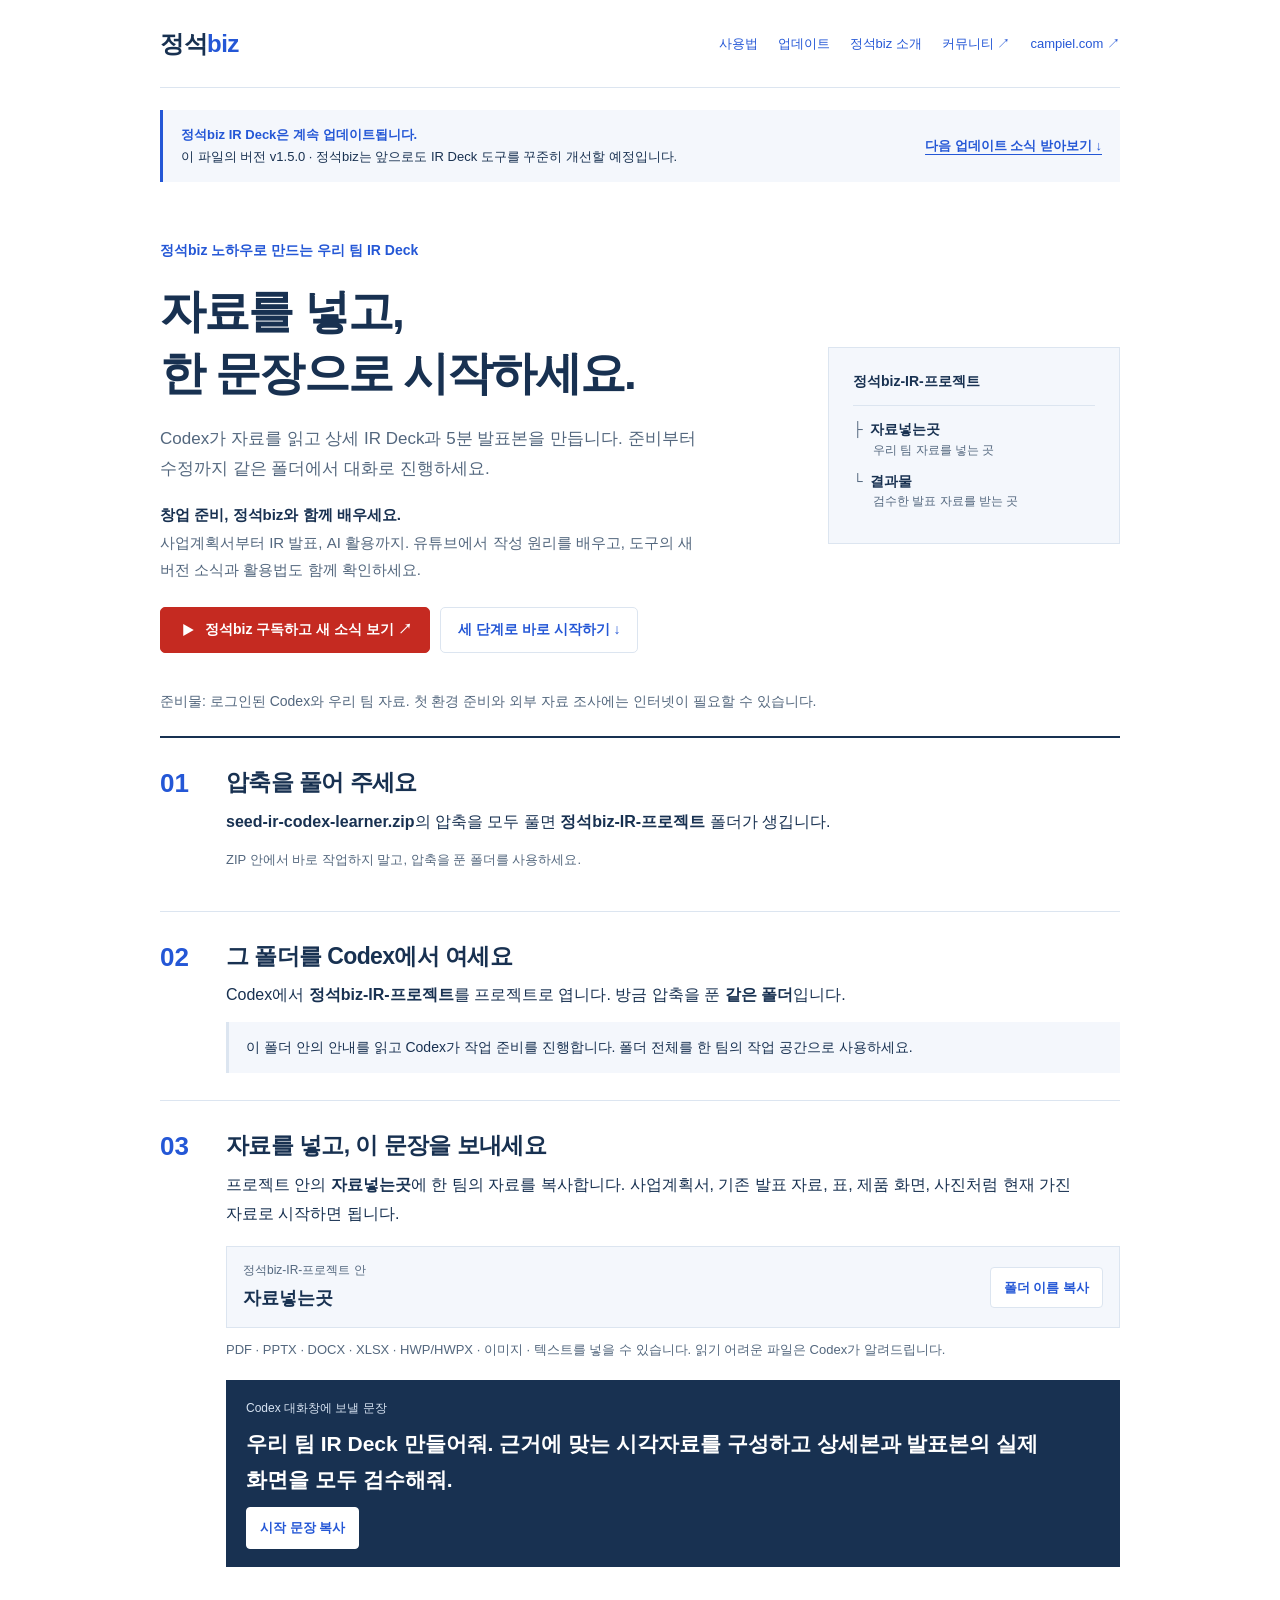
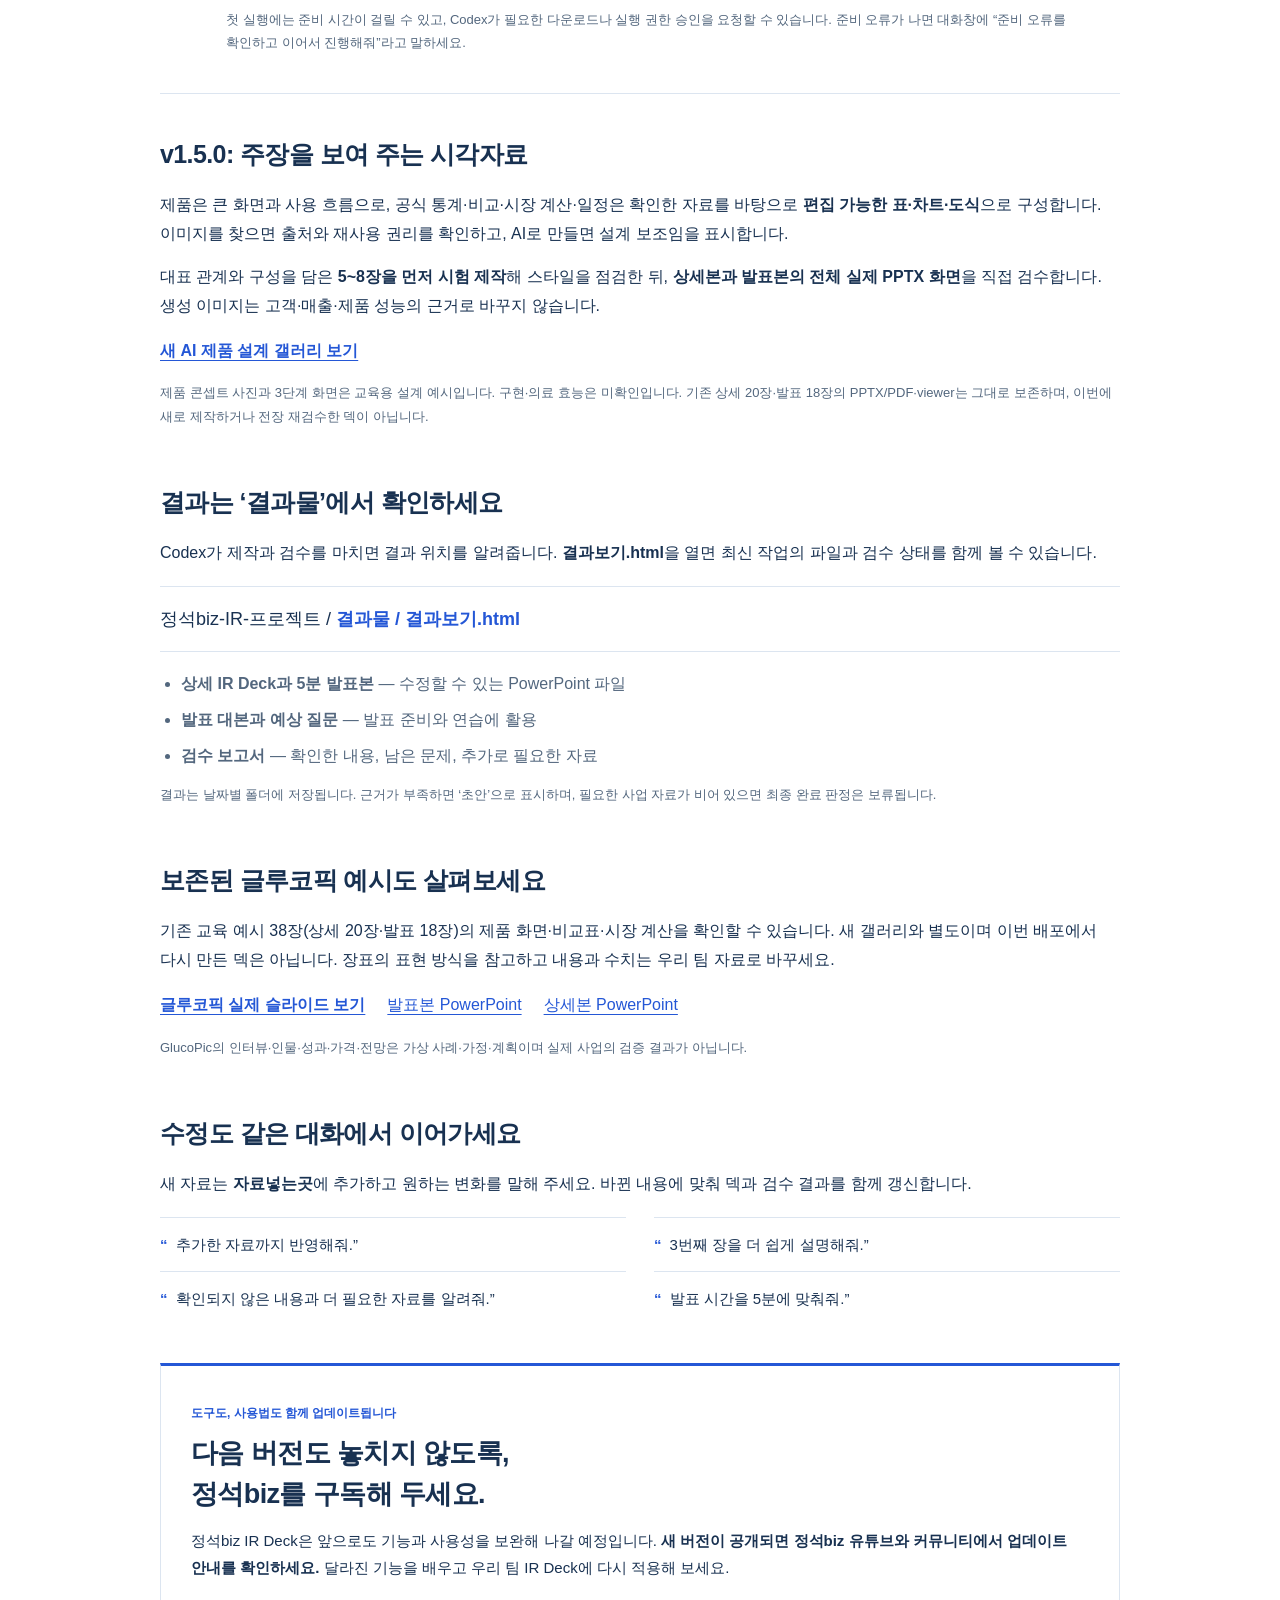
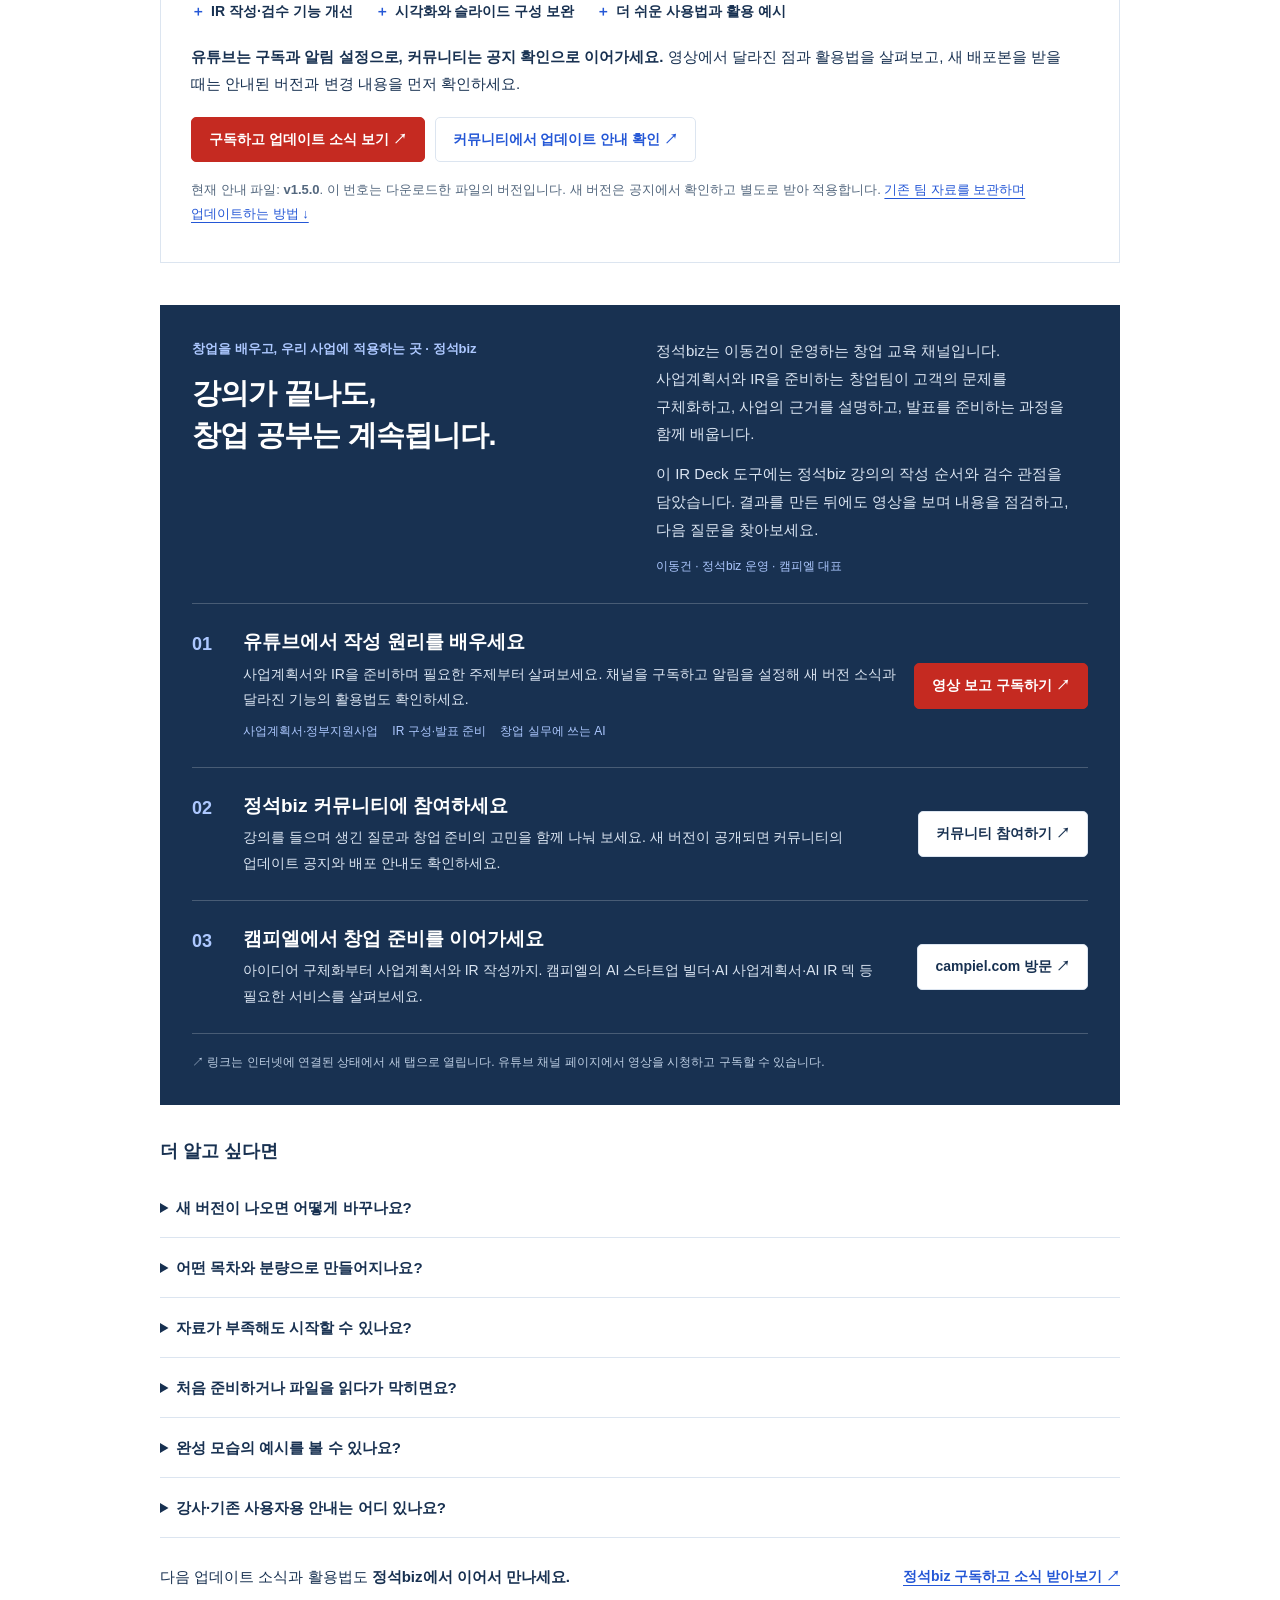
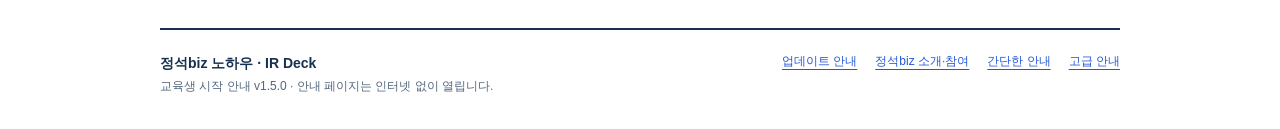
==== codex/사용설명서.html @ 1cb94fc8 "Add Codex v1.5 visual production workflow and reproducible learner package" ====
<!doctype html>
<html lang="ko">
<head>
<meta charset="utf-8"><meta name="viewport" content="width=device-width,initial-scale=1"><meta name="color-scheme" content="light">
<title>정석biz · 함께 배우고 만드는 IR Deck v1.5.0</title>
<meta name="description" content="정석biz와 함께 사업계획서·IR·AI 활용을 배우고, 우리 팀 IR Deck을 만들어 보세요. 세 단계 사용법과 새 버전 소식·유튜브 구독·커뮤니티·캠피엘 안내를 제공합니다.">
<style>
:root{--ink:#183151;--blue:#2457d6;--muted:#53677e;--line:#dce5f0;--soft:#f4f7fc;--white:#fff}*{box-sizing:border-box}html{scroll-behavior:smooth;scroll-padding-top:24px}body{margin:0;background:var(--white);color:var(--ink);font:16px/1.8 "Malgun Gothic","Apple SD Gothic Neo",sans-serif;word-break:keep-all}a{color:var(--blue);text-underline-offset:4px}a:hover{color:var(--ink)}button,textarea{font:inherit}button{cursor:pointer}button:focus-visible,a:focus-visible,summary:focus-visible,textarea:focus-visible{outline:3px solid var(--blue);outline-offset:4px}.skip{position:absolute;top:-70px;left:16px;padding:8px;background:#fff;z-index:2}.skip:focus{top:8px}.wrap{width:min(960px,calc(100% - 64px));margin:auto}.top{display:flex;align-items:center;justify-content:space-between;gap:20px;border-bottom:1px solid var(--line);padding:22px 0;font-size:13px}.brand{font-size:17px;font-weight:800;letter-spacing:-.5px}.version{color:var(--muted);white-space:nowrap}.hero{padding:56px 0 36px;display:grid;grid-template-columns:minmax(0,1fr) 292px;gap:40px;align-items:center}.eyebrow{color:var(--blue);font-size:13px;font-weight:700;margin:0 0 16px}.hero h1{font-size:clamp(32px,4.7vw,46px);line-height:1.35;letter-spacing:-1.8px;margin:0 0 20px}.lead{font-size:17px;color:var(--muted);max-width:540px;margin:0}.folder{border:1px solid var(--line);background:var(--soft);padding:22px 24px;font-size:14px;line-height:1.6}.folder-title{font-weight:700;border-bottom:1px solid var(--line);padding-bottom:13px;margin-bottom:12px;overflow-wrap:anywhere}.folder p{margin:10px 0}.folder small{display:block;color:var(--muted);font-size:12px;padding-left:20px}.branch{color:var(--muted);padding-right:7px}.prepare-note{margin:0 0 22px;color:var(--muted);font-size:14px}.steps{list-style:none;padding:0;margin:0;border-top:2px solid var(--ink)}.step{display:grid;grid-template-columns:46px minmax(0,1fr);gap:20px;padding:27px 0;border-bottom:1px solid var(--line)}.step-num{font-size:26px;color:var(--blue);font-weight:700;line-height:1.4}.step h2{font-size:23px;line-height:1.5;letter-spacing:-.6px;margin:0 0 8px}.step p{margin:7px 0 12px}.filename{overflow-wrap:anywhere;word-break:break-word}.soft{background:var(--soft);padding:13px 17px;font-size:14px;border-left:3px solid var(--line)}.soft p{margin:0}.path-row{display:flex;align-items:center;justify-content:space-between;gap:14px;margin:18px 0 10px;padding:13px 16px;background:var(--soft);border:1px solid var(--line)}.path-row>div{min-width:0}.path-caption{font-size:12px;color:var(--muted);display:block;overflow-wrap:anywhere}.path-name{font-size:18px;font-weight:700;user-select:all}.copy{flex-shrink:0;padding:8px 13px;background:var(--white);color:var(--blue);border:1px solid var(--line);border-radius:4px;font-size:13px;font-weight:700}.copy:hover{border-color:var(--blue)}.small{font-size:13px;color:var(--muted)}.prompt{background:var(--ink);color:#fff;padding:18px 20px;margin:18px 0 12px}.prompt label{display:block;color:#d7e3f2;font-size:12px;margin-bottom:7px}.prompt textarea{display:block;width:100%;min-height:42px;resize:none;background:transparent;color:#fff;border:0;padding:0;margin:0 0 10px;font-size:21px;font-weight:700;line-height:1.7;overflow:hidden}.prompt .copy{background:#fff;border-color:#fff}.copy-message{font-size:12px;color:var(--blue);min-height:22px;margin:0!important}.section{padding:38px 0 0}.section h2{font-size:25px;margin:0 0 14px;letter-spacing:-.6px}.section p{margin:8px 0 14px}.result-path{font-size:18px;padding:16px 0;border-top:1px solid var(--line);border-bottom:1px solid var(--line);margin:18px 0}.result-path b{color:var(--blue)}.result-list{padding-left:21px;color:var(--muted);margin:12px 0}.result-list li{margin:7px 0}.requests{margin:18px 0 0;padding:0;list-style:none;display:grid;grid-template-columns:1fr 1fr;gap:0 28px}.requests li{padding:13px 0;border-top:1px solid var(--line);font-size:15px}.requests span{color:var(--blue);font-weight:700;margin-right:8px}.more{padding:30px 0 0}.more>h2{font-size:18px;margin:0 0 10px}.more details{border-bottom:1px solid var(--line)}summary{font-size:15px;font-weight:700;cursor:pointer;padding:16px 0;list-style-position:inside}details .detail{padding:0 0 18px;color:var(--muted);font-size:14px}details p{margin:8px 0 14px}.topic-list{list-style:none;margin:14px 0;padding:0;display:grid;grid-template-columns:1fr 1fr;gap:0 24px}.topic-list li{display:flex;gap:10px;padding:8px 0;border-bottom:1px solid var(--line);font-size:13px}.topic-list .idx{color:var(--blue);width:20px;flex-shrink:0}.topic-list b{font-weight:500;color:var(--ink);flex:1}.topic-list em{font-style:normal;white-space:nowrap;font-size:12px;color:var(--muted)}.samples{display:flex;flex-wrap:wrap;gap:10px 22px;margin:16px 0}.footer{border-top:2px solid var(--ink);margin-top:38px;padding:21px 0 32px;display:flex;flex-wrap:wrap;justify-content:space-between;gap:12px;color:var(--muted);font-size:12px}.footer nav{display:flex;gap:18px}
@media(max-width:720px){.wrap{width:calc(100% - 36px)}.top{padding:17px 0;font-size:11px;gap:10px}.brand{font-size:15px}.hero{grid-template-columns:1fr;gap:24px;padding:34px 0 25px}.hero h1{font-size:34px;letter-spacing:-1.5px}.folder{padding:16px 20px;max-width:100%}.folder-title{padding-bottom:8px;margin-bottom:8px}.folder p{margin:7px 0}.step{grid-template-columns:31px minmax(0,1fr);gap:12px;padding:23px 0}.step h2{font-size:21px}.step-num{font-size:22px}.path-row{padding:12px;gap:9px;align-items:start}.path-name{font-size:17px}.copy{font-size:12px;padding:7px 10px}.prompt{padding:16px}.prompt textarea{font-size:18px;min-height:62px}.requests,.topic-list{grid-template-columns:1fr}.section{padding-top:30px}.section h2{font-size:23px}.result-path{font-size:16px}.footer{display:block}.footer nav{margin-top:8px}.version{font-size:11px}}@media(prefers-reduced-motion:reduce){html{scroll-behavior:auto}}
.top .brand{font-size:24px;white-space:nowrap;text-decoration:none;color:var(--ink)}.brand em{font-style:normal;color:var(--blue)}.top-nav{display:flex;flex-wrap:wrap;justify-content:flex-end;gap:8px 20px;font-size:13px}.top-nav a{text-decoration:none}.hero .eyebrow{font-size:14px}.brand-intro{max-width:560px;font-size:15px;line-height:1.85;margin:16px 0 0;color:var(--muted)}.brand-intro strong{color:var(--ink)}.hero-actions{display:flex;flex-wrap:wrap;gap:10px;margin-top:23px}.action{display:inline-flex;align-items:center;justify-content:center;gap:9px;padding:11px 17px;border:1px solid var(--line);border-radius:5px;font-size:14px;font-weight:700;line-height:1.55;text-decoration:none;background:#fff}.action.youtube{background:#c52a21;border-color:#c52a21;color:#fff}.action.youtube:hover{background:#a61c15}.play{width:18px;height:18px;flex-shrink:0}.hero-actions .action:not(.youtube):hover{background:var(--soft)}.learn{margin-top:42px;padding:32px;background:var(--ink);color:#fff}.learn-intro{display:grid;grid-template-columns:1fr 1fr;gap:32px;padding-bottom:26px;border-bottom:1px solid #ffffff35}.learn .eyebrow{color:#adc8ff;margin-bottom:12px}.learn h2{font-size:29px;line-height:1.45;letter-spacing:-.8px;margin:0}.learn-copy p{font-size:15px;line-height:1.85;color:#dbe5f2;margin:0 0 12px}.learn-copy .byline{font-size:12px;color:#adc8ff;margin:0}.learning-paths{list-style:none;margin:0;padding:0}.learning-paths li{display:grid;grid-template-columns:34px minmax(0,1fr) auto;gap:17px;align-items:center;padding:24px 0;border-bottom:1px solid #ffffff35}.learning-paths .path-number{color:#adc8ff;font-size:18px;font-weight:700;align-self:start}.learning-paths h3{font-size:19px;margin:0 0 5px;line-height:1.5}.learning-paths p{font-size:14px;color:#dbe5f2;margin:0;line-height:1.8}.learning-paths .action{white-space:nowrap;color:var(--ink)}.learning-paths .youtube{color:#fff}.learn-note{font-size:12px;color:#bdcee3;margin:18px 0 0}.learning-topics{display:flex;flex-wrap:wrap;gap:5px 14px;font-size:12px;color:#adc8ff;margin-top:9px}.closing{padding:25px 0 0;display:flex;justify-content:space-between;align-items:center;gap:20px}.closing p{margin:0;font-size:15px}.closing a{font-size:14px;font-weight:700;white-space:nowrap}.footer nav{flex-wrap:wrap}.footer .brand-signoff{font-size:14px;color:var(--ink);font-weight:700}.footer small{font-size:12px}
@media(max-width:720px){.top{align-items:flex-start}.top .brand{font-size:23px}.top-nav{gap:5px 12px;font-size:12px;max-width:210px}.hero .eyebrow{font-size:12px}.hero-actions{gap:8px}.action{padding:11px 13px}.learn{padding:24px 20px;margin-top:32px}.learn-intro{grid-template-columns:1fr;gap:18px}.learn h2{font-size:26px}.learning-paths li{grid-template-columns:26px minmax(0,1fr);gap:9px 12px}.learning-paths .action{grid-column:2;justify-self:start;margin-top:5px;white-space:normal}.learning-paths h3{font-size:18px}.closing{align-items:flex-start;flex-direction:column;gap:10px}.footer{margin-top:28px}}
.update-strip{display:flex;align-items:center;justify-content:space-between;gap:16px;margin-top:22px;padding:14px 18px;background:var(--soft);border-left:3px solid var(--blue);font-size:13px;line-height:1.7}.update-strip p{margin:0}.update-strip b{color:var(--blue)}.update-strip a{font-weight:700;white-space:nowrap}.updates{margin-top:38px;padding:28px 30px;border:1px solid var(--line);border-top:3px solid var(--blue)}.updates h2{font-size:27px;line-height:1.5;margin:0 0 13px;letter-spacing:-.6px}.updates p{margin:9px 0;font-size:15px}.updates .eyebrow{font-size:12px}.updates .hero-actions{margin-top:20px}.updates .update-note{font-size:13px;color:var(--muted);margin-top:16px}.update-benefits{display:flex;flex-wrap:wrap;gap:8px 22px;padding:0;margin:18px 0;list-style:none;font-size:14px;font-weight:700}.update-benefits li::before{content:'＋';color:var(--blue);margin-right:6px}.upgrade-steps{padding-left:22px}.upgrade-steps li{margin:12px 0}.upgrade-steps b{color:var(--ink)}.update-version{font-variant-numeric:tabular-nums}.update-footnote{font-size:12px;color:var(--muted)}@media(max-width:720px){.update-strip{align-items:flex-start;flex-direction:column;gap:7px;padding:13px 15px;font-size:12px}.updates{padding:23px 20px}.updates h2{font-size:24px}.update-benefits{display:block}.update-benefits li{margin:8px 0}.updates .hero-actions{flex-direction:column;align-items:flex-start}.update-strip a{white-space:normal}}
</style>
</head>
<body>
<a class="skip" href="#start">시작 안내로 건너뛰기</a><div class="wrap">
<header class="top"><a class="brand" href="#about" aria-label="정석biz 소개">정석<em>biz</em></a><nav class="top-nav" aria-label="정석biz와 함께하기"><a href="#start">사용법</a><a href="#updates">업데이트</a><a href="#about">정석biz 소개</a><a href="https://bit.ly/startup_bizplan" target="_blank" rel="noopener noreferrer">커뮤니티 ↗</a><a href="https://campiel.com" target="_blank" rel="noopener noreferrer">campiel.com ↗</a></nav></header>
<main>
<aside class="update-strip" aria-label="새 버전 소식"><p><b>정석biz IR Deck은 계속 업데이트됩니다.</b><br><span class="update-version">이 파일의 버전 v1.5.0</span> · 정석biz는 앞으로도 IR Deck 도구를 꾸준히 개선할 예정입니다.</p><a href="#updates">다음 업데이트 소식 받아보기 ↓</a></aside>
<section class="hero" aria-labelledby="title"><div><p class="eyebrow">정석biz 노하우로 만드는 우리 팀 IR Deck</p><h1 id="title">자료를 넣고,<br>한 문장으로 시작하세요.</h1><p class="lead">Codex가 자료를 읽고 상세 IR Deck과 5분 발표본을 만듭니다. 준비부터 수정까지 같은 폴더에서 대화로 진행하세요.</p><p class="brand-intro"><strong>창업 준비, 정석biz와 함께 배우세요.</strong><br>사업계획서부터 IR 발표, AI 활용까지. 유튜브에서 작성 원리를 배우고, 도구의 새 버전 소식과 활용법도 함께 확인하세요.</p><div class="hero-actions"><a class="action youtube" href="https://www.youtube.com/@%EC%A0%95%EC%84%9DBiz" target="_blank" rel="noopener noreferrer"><svg class="play" viewBox="0 0 24 24" aria-hidden="true"><path fill="currentColor" d="M7 4v16l14-8z"/></svg>정석biz 구독하고 새 소식 보기 ↗</a><a class="action" href="#start">세 단계로 바로 시작하기 ↓</a></div></div><div class="folder" aria-label="프로젝트 폴더와 주요 위치"><div class="folder-title">정석biz-IR-프로젝트</div><p><span class="branch">├</span><b>자료넣는곳</b><small>우리 팀 자료를 넣는 곳</small></p><p><span class="branch">└</span><b>결과물</b><small>검수한 발표 자료를 받는 곳</small></p></div></section>
<p class="prepare-note">준비물: 로그인된 Codex와 우리 팀 자료. 첫 환경 준비와 외부 자료 조사에는 인터넷이 필요할 수 있습니다.</p>
<ol class="steps" id="start">
<li class="step"><span class="step-num" aria-hidden="true">01</span><div><h2>압축을 풀어 주세요</h2><p><b class="filename">seed-ir-codex-learner.zip</b>의 압축을 모두 풀면 <b class="filename">정석biz-IR-프로젝트</b> 폴더가 생깁니다.</p><p class="small">ZIP 안에서 바로 작업하지 말고, 압축을 푼 폴더를 사용하세요.</p></div></li>
<li class="step"><span class="step-num" aria-hidden="true">02</span><div><h2>그 폴더를 Codex에서 여세요</h2><p>Codex에서 <b class="filename">정석biz-IR-프로젝트</b>를 프로젝트로 엽니다. 방금 압축을 푼 <b>같은 폴더</b>입니다.</p><div class="soft"><p>이 폴더 안의 안내를 읽고 Codex가 작업 준비를 진행합니다. 폴더 전체를 한 팀의 작업 공간으로 사용하세요.</p></div></div></li>
<li class="step"><span class="step-num" aria-hidden="true">03</span><div><h2>자료를 넣고, 이 문장을 보내세요</h2><p>프로젝트 안의 <b>자료넣는곳</b>에 한 팀의 자료를 복사합니다. 사업계획서, 기존 발표 자료, 표, 제품 화면, 사진처럼 현재 가진 자료로 시작하면 됩니다.</p>
<div class="path-row"><div><span class="path-caption">정석biz-IR-프로젝트 안</span><span class="path-name" id="materials-path">자료넣는곳</span></div><button class="copy" type="button" data-copy="materials-path" data-label="자료 폴더 이름">폴더 이름 복사</button></div>
<p class="small">PDF · PPTX · DOCX · XLSX · HWP/HWPX · 이미지 · 텍스트를 넣을 수 있습니다. 읽기 어려운 파일은 Codex가 알려드립니다.</p>
<div class="prompt"><label for="start-prompt">Codex 대화창에 보낼 문장</label><textarea id="start-prompt" readonly rows="1" spellcheck="false">우리 팀 IR Deck 만들어줘. 근거에 맞는 시각자료를 구성하고 상세본과 발표본의 실제 화면을 모두 검수해줘.</textarea><button class="copy" type="button" data-copy="start-prompt" data-label="시작 문장">시작 문장 복사</button></div>
<p class="copy-message" id="copy-message" role="status" aria-live="polite"></p><p class="small">첫 실행에는 준비 시간이 걸릴 수 있고, Codex가 필요한 다운로드나 실행 권한 승인을 요청할 수 있습니다. 준비 오류가 나면 대화창에 “준비 오류를 확인하고 이어서 진행해줘”라고 말하세요.</p></div></li>
</ol>
<section class="section" id="whats-new" aria-labelledby="new-title"><h2 id="new-title">v1.5.0: 주장을 보여 주는 시각자료</h2><p>제품은 큰 화면과 사용 흐름으로, 공식 통계·비교·시장 계산·일정은 확인한 자료를 바탕으로 <b>편집 가능한 표·차트·도식</b>으로 구성합니다. 이미지를 찾으면 출처와 재사용 권리를 확인하고, AI로 만들면 설계 보조임을 표시합니다.</p><p>대표 관계와 구성을 담은 <b>5~8장을 먼저 시험 제작</b>해 스타일을 점검한 뒤, <b>상세본과 발표본의 전체 실제 PPTX 화면</b>을 직접 검수합니다. 생성 이미지는 고객·매출·제품 성능의 근거로 바꾸지 않습니다.</p><div class="samples"><a href="examples/visual-design-guide.html"><b>새 AI 제품 설계 갤러리 보기</b></a></div><p class="small">제품 콘셉트 사진과 3단계 화면은 교육용 설계 예시입니다. 구현·의료 효능은 미확인입니다. 기존 상세 20장·발표 18장의 PPTX/PDF·viewer는 그대로 보존하며, 이번에 새로 제작하거나 전장 재검수한 덱이 아닙니다.</p></section>
<section class="section" aria-labelledby="results"><h2 id="results">결과는 ‘결과물’에서 확인하세요</h2><p>Codex가 제작과 검수를 마치면 결과 위치를 알려줍니다. <b>결과보기.html</b>을 열면 최신 작업의 파일과 검수 상태를 함께 볼 수 있습니다.</p><div class="result-path">정석biz-IR-프로젝트 / <b>결과물 / 결과보기.html</b></div><ul class="result-list"><li><b>상세 IR Deck과 5분 발표본</b> — 수정할 수 있는 PowerPoint 파일</li><li><b>발표 대본과 예상 질문</b> — 발표 준비와 연습에 활용</li><li><b>검수 보고서</b> — 확인한 내용, 남은 문제, 추가로 필요한 자료</li></ul><p class="small">결과는 날짜별 폴더에 저장됩니다. 근거가 부족하면 ‘초안’으로 표시하며, 필요한 사업 자료가 비어 있으면 최종 완료 판정은 보류됩니다.</p></section>
<section class="section" aria-labelledby="sample"><h2 id="sample">보존된 글루코픽 예시도 살펴보세요</h2><p>기존 교육 예시 38장(상세 20장·발표 18장)의 제품 화면·비교표·시장 계산을 확인할 수 있습니다. 새 갤러리와 별도이며 이번 배포에서 다시 만든 덱은 아닙니다. 장표의 표현 방식을 참고하고 내용과 수치는 우리 팀 자료로 바꾸세요.</p><div class="samples"><a href="examples/demo-viewer.html"><b>글루코픽 실제 슬라이드 보기</b></a><a href="examples/demo-deck.pptx">발표본 PowerPoint</a><a href="examples/demo-master-deck.pptx">상세본 PowerPoint</a></div><p class="small">GlucoPic의 인터뷰·인물·성과·가격·전망은 가상 사례·가정·계획이며 실제 사업의 검증 결과가 아닙니다.</p></section>
<section class="section" aria-labelledby="iterate"><h2 id="iterate">수정도 같은 대화에서 이어가세요</h2><p>새 자료는 <b>자료넣는곳</b>에 추가하고 원하는 변화를 말해 주세요. 바뀐 내용에 맞춰 덱과 검수 결과를 함께 갱신합니다.</p><ul class="requests"><li><span>“</span>추가한 자료까지 반영해줘.”</li><li><span>“</span>3번째 장을 더 쉽게 설명해줘.”</li><li><span>“</span>확인되지 않은 내용과 더 필요한 자료를 알려줘.”</li><li><span>“</span>발표 시간을 5분에 맞춰줘.”</li></ul></section>
<section class="updates" id="updates" aria-labelledby="updates-title">
<p class="eyebrow">도구도, 사용법도 함께 업데이트됩니다</p><h2 id="updates-title">다음 버전도 놓치지 않도록,<br>정석biz를 구독해 두세요.</h2>
<p>정석biz IR Deck은 앞으로도 기능과 사용성을 보완해 나갈 예정입니다. <b>새 버전이 공개되면 정석biz 유튜브와 커뮤니티에서 업데이트 안내를 확인하세요.</b> 달라진 기능을 배우고 우리 팀 IR Deck에 다시 적용해 보세요.</p>
<ul class="update-benefits" aria-label="앞으로 보완해 나갈 내용"><li>IR 작성·검수 기능 개선</li><li>시각화와 슬라이드 구성 보완</li><li>더 쉬운 사용법과 활용 예시</li></ul>
<p><b>유튜브는 구독과 알림 설정으로, 커뮤니티는 공지 확인으로 이어가세요.</b> 영상에서 달라진 점과 활용법을 살펴보고, 새 배포본을 받을 때는 안내된 버전과 변경 내용을 먼저 확인하세요.</p>
<div class="hero-actions"><a class="action youtube" href="https://www.youtube.com/@%EC%A0%95%EC%84%9DBiz" target="_blank" rel="noopener noreferrer">구독하고 업데이트 소식 보기 ↗</a><a class="action" href="https://bit.ly/startup_bizplan" target="_blank" rel="noopener noreferrer">커뮤니티에서 업데이트 안내 확인 ↗</a></div>
<p class="update-note">현재 안내 파일: <b>v1.5.0</b>. 이 번호는 다운로드한 파일의 버전입니다. 새 버전은 공지에서 확인하고 별도로 받아 적용합니다. <a href="#upgrade-help">기존 팀 자료를 보관하며 업데이트하는 방법 ↓</a></p>
</section>
<section class="learn" id="about" aria-labelledby="about-title">
<div class="learn-intro"><div><p class="eyebrow">창업을 배우고, 우리 사업에 적용하는 곳 · 정석biz</p><h2 id="about-title">강의가 끝나도,<br>창업 공부는 계속됩니다.</h2></div><div class="learn-copy"><p>정석biz는 이동건이 운영하는 창업 교육 채널입니다. 사업계획서와 IR을 준비하는 창업팀이 고객의 문제를 구체화하고, 사업의 근거를 설명하고, 발표를 준비하는 과정을 함께 배웁니다.</p><p>이 IR Deck 도구에는 정석biz 강의의 작성 순서와 검수 관점을 담았습니다. 결과를 만든 뒤에도 영상을 보며 내용을 점검하고, 다음 질문을 찾아보세요.</p><p class="byline">이동건 · 정석biz 운영 · 캠피엘 대표</p></div></div>
<ol class="learning-paths">
<li><span class="path-number" aria-hidden="true">01</span><div><h3>유튜브에서 작성 원리를 배우세요</h3><p>사업계획서와 IR을 준비하며 필요한 주제부터 살펴보세요. 채널을 구독하고 알림을 설정해 새 버전 소식과 달라진 기능의 활용법도 확인하세요.</p><div class="learning-topics"><span>사업계획서·정부지원사업</span><span>IR 구성·발표 준비</span><span>창업 실무에 쓰는 AI</span></div></div><a class="action youtube" href="https://www.youtube.com/@%EC%A0%95%EC%84%9DBiz" target="_blank" rel="noopener noreferrer">영상 보고 구독하기 ↗</a></li>
<li><span class="path-number" aria-hidden="true">02</span><div><h3>정석biz 커뮤니티에 참여하세요</h3><p>강의를 들으며 생긴 질문과 창업 준비의 고민을 함께 나눠 보세요. 새 버전이 공개되면 커뮤니티의 업데이트 공지와 배포 안내도 확인하세요.</p></div><a class="action" href="https://bit.ly/startup_bizplan" target="_blank" rel="noopener noreferrer">커뮤니티 참여하기 ↗</a></li>
<li><span class="path-number" aria-hidden="true">03</span><div><h3>캠피엘에서 창업 준비를 이어가세요</h3><p>아이디어 구체화부터 사업계획서와 IR 작성까지. 캠피엘의 AI 스타트업 빌더·AI 사업계획서·AI IR 덱 등 필요한 서비스를 살펴보세요.</p></div><a class="action" href="https://campiel.com" target="_blank" rel="noopener noreferrer">campiel.com 방문 ↗</a></li>
</ol><p class="learn-note">↗ 링크는 인터넷에 연결된 상태에서 새 탭으로 열립니다. 유튜브 채널 페이지에서 영상을 시청하고 구독할 수 있습니다.</p>
</section>
<section class="more" aria-label="필요할 때 확인할 안내"><h2>더 알고 싶다면</h2>
<details id="upgrade-help"><summary>새 버전이 나오면 어떻게 바꾸나요?</summary><div class="detail"><p><b>기존 프로젝트는 보관하고 새 배포본을 별도 폴더에서 시작하세요.</b> 다운로드한 ZIP을 기존 작업 폴더에 바로 덮어쓰지 마세요.</p><ol class="upgrade-steps"><li><b>공지 확인:</b> 정석biz 유튜브·커뮤니티에서 새 버전과 변경 내용, 배포 안내를 확인합니다. 같은 버전이면 다시 받을 필요가 없습니다.</li><li><b>기존 작업 보관:</b> 현재 프로젝트 폴더 전체를 복사해 보관합니다. 우리 팀 원본 자료, 수정한 원고, 결과물을 함께 남겨 두세요.</li><li><b>새 폴더에서 시작:</b> 새 ZIP은 기존 폴더와 다른 위치에 모두 풀고, 새 프로젝트의 <b>자료넣는곳</b>에 우리 팀 원본 자료를 복사합니다. 새 폴더를 Codex에서 여세요.</li><li><b>이전 수정 내용 확인:</b> 이전 원고와 수정 사항까지 이어가려면 Codex에 이전 프로젝트 위치를 알려주고 “이전 자료와 수정 내용을 확인하고, 새 버전에서 이어갈 방법을 먼저 정리해줘”라고 요청하세요. 공지에 별도 이관 방법이 있다면 그 안내를 따르세요.</li></ol><p>기존 원고와 수정 이력은 자동으로 옮겨지지 않습니다. 이 HTML은 내려받은 버전의 안내서이며 자동 업데이트 기능이 없으므로, 구독 후 알림 설정과 커뮤니티 공지 확인을 함께 활용하세요.</p></div></details>
<details><summary>어떤 목차와 분량으로 만들어지나요?</summary><div class="detail"><p>정석biz 노하우를 바탕으로 아래 <b>14개 목차를 순서대로</b> 구성합니다. 상세본과 발표본 모두 <b>최소 18장</b>이며, 2장으로 표시한 목차는 각각 독립된 장표를 최소 2장씩 만듭니다.</p><ol class="topic-list">
<li><span class="idx">01</span><b>표지</b><em>1장 이상</em></li><li><span class="idx">02</span><b>문제 배경 및 최근 트렌드</b><em>1장 이상</em></li><li><span class="idx">03</span><b>문제 정의</b><em>2장 이상</em></li><li><span class="idx">04</span><b>기존 대체재의 문제점</b><em>2장 이상</em></li><li><span class="idx">05</span><b>해결방안</b><em>1장 이상</em></li><li><span class="idx">06</span><b>제품 및 서비스 소개</b><em>2장 이상</em></li><li><span class="idx">07</span><b>초기 고객 반응</b><em>1장 이상</em></li><li><span class="idx">08</span><b>수익 모델</b><em>1장 이상</em></li><li><span class="idx">09</span><b>시장 규모</b><em>1장 이상</em></li><li><span class="idx">10</span><b>초기 시장 진입 전략</b><em>2장 이상</em></li><li><span class="idx">11</span><b>성장 전략</b><em>1장 이상</em></li><li><span class="idx">12</span><b>마일스톤</b><em>1장 이상</em></li><li><span class="idx">13</span><b>팀 구성</b><em>1장 이상</em></li><li><span class="idx">14</span><b>비전</b><em>1장 이상</em></li>
</ol><p>5분 발표본의 기본 시간은 <b>300초</b>입니다. 문제 정의·기존 대체재의 문제점·제품 및 서비스 소개는 각 40초, 초기 시장 진입 전략은 30초를 배분합니다. 나머지는 표지 10초, 배경 15초, 해결방안·초기 고객 반응·수익 모델·시장 규모 각 20초, 성장 전략·마일스톤 각 15초, 팀 구성 10초, 비전 5초가 기본값입니다. 실제 발표 연습으로 시간을 조정하세요.</p><p>이번 교육 범위에서는 <b>투자 요청·투자금 조달·투자 금액·자금 사용 계획</b>을 덱·대본·질문에 넣지 않습니다. 마일스톤은 목표와 일정, 확인할 결과로 구성합니다.</p></div></details>
<details><summary>자료가 부족해도 시작할 수 있나요?</summary><div class="detail"><p>현재 가진 자료로 초안을 만들 수 있습니다. Codex는 사실·가정·계획을 구분하고, 모르는 값은 모르는 상태로 남깁니다. 외부 시장 통계를 우리 팀의 매출이나 고객 성과로 바꾸지 않습니다.</p><p>최종 완료에는 질문별 사업 근거와 실제 PPTX 화면 검수가 필요합니다. 중요한 자료가 없거나 검수가 끝나지 않았다면 보고서에 남기고 초안으로 제공합니다. 완성된 디자인 자체가 사업의 사실성을 증명하지는 않습니다.</p></div></details>
<details><summary>처음 준비하거나 파일을 읽다가 막히면요?</summary><div class="detail"><p>필요한 실행 환경은 Codex가 준비합니다. 처음에는 인터넷 연결과 권한 승인이 필요할 수 있으며, 모든 컴퓨터에서 추가 준비 없이 실행된다고 보장하지는 않습니다. 오류가 나면 같은 대화에서 오류를 확인하고 이어서 진행해 달라고 요청하세요.</p><p>스캔 문서, 암호 파일, 오래된 HWP, 손상된 파일은 내용이 일부만 읽힐 수 있습니다. Codex가 요청하면 해당 자료를 읽을 수 있는 PDF나 HWPX 등으로 다시 제공하세요. 표의 단위·수식, 이미지 속 글자와 제품 화면의 시연 숫자는 원문 확인이 필요합니다.</p><p>인터넷 조사나 검수를 수행하지 못하면 완료로 표시하지 않습니다. 다른 팀 자료는 같은 폴더에 섞지 마세요.</p></div></details>
<details><summary>완성 모습의 예시를 볼 수 있나요?</summary><div class="detail"><p><b>글루코픽(GlucoPic)은 사용자 소유의 교육용 가상 사업</b>입니다. 인터뷰·고객 반응·인물·가격·성과·전망은 가상 사례, 가정 또는 계획입니다. 메시지와 증거의 배치, 제품 화면의 확대, 비교표와 시장 계산의 표현 방식을 참고하세요.</p><div class="samples"><a href="examples/demo-viewer.html"><b>글루코픽 실제 슬라이드 보기</b></a><a href="examples/demo-deck.pptx">발표본 PowerPoint</a><a href="examples/demo-master-deck.pptx">상세본 PowerPoint</a><a href="examples/demo-deck.pdf">발표본 PDF</a><a href="examples/demo-master-deck.pdf">상세본 PDF</a></div><p>예시의 사업 내용과 숫자는 우리 팀 자료로 바꿔야 합니다. 공개 ZIP에는 실제 참가팀의 자료나 분석 결과를 넣지 않습니다.</p></div></details>
<details><summary>강사·기존 사용자용 안내는 어디 있나요?</summary><div class="detail"><p><a href="docs/advanced-guide.html">고급 안내</a>에서 환경 준비, 검수 기록, 기존 프로젝트와 수동 설치 참고 절차를 확인할 수 있습니다. 기존 프로젝트는 그 프로젝트의 자료 폴더와 설정을 유지합니다.</p><p>교육생은 이 페이지의 세 단계로 시작하면 됩니다. 글로 된 짧은 안내는 <a href="docs/beginner-start.md">시작 안내문</a>에 있습니다.</p></div></details>
</section>
<div class="closing"><p>다음 업데이트 소식과 활용법도 <b>정석biz에서 이어서 만나세요.</b></p><a href="https://www.youtube.com/@%EC%A0%95%EC%84%9DBiz" target="_blank" rel="noopener noreferrer">정석biz 구독하고 소식 받아보기 ↗</a></div>
</main>
<footer class="footer"><span><span class="brand-signoff">정석biz 노하우 · IR Deck</span><br><small>교육생 시작 안내 v1.5.0 · 안내 페이지는 인터넷 없이 열립니다.</small></span><nav aria-label="추가 안내"><a href="#updates">업데이트 안내</a><a href="#about">정석biz 소개·참여</a><a href="README.md">간단한 안내</a><a href="docs/advanced-guide.html">고급 안내</a></nav></footer>
</div>
<script>
(function(){
const status=document.getElementById('copy-message');
const startPrompt=document.getElementById('start-prompt');
function fitStartPrompt(){if(startPrompt){startPrompt.style.height='auto';startPrompt.style.height=startPrompt.scrollHeight+'px';}}
fitStartPrompt();window.addEventListener('resize',fitStartPrompt);
function selectContent(target){if(target.tagName==='TEXTAREA'){target.focus();target.select();target.setSelectionRange(0,target.value.length);}else{const range=document.createRange();range.selectNodeContents(target);const selection=window.getSelection();selection.removeAllRanges();selection.addRange(range);}}
async function copyText(target){const text=target.value===undefined?target.textContent:target.value;if(navigator.clipboard&&window.isSecureContext){try{await navigator.clipboard.writeText(text);return true;}catch(e){}}const helper=document.createElement('textarea');helper.value=text;helper.setAttribute('aria-hidden','true');helper.style.cssText='position:fixed;left:-9999px;top:0';document.body.appendChild(helper);helper.focus();helper.select();let copied=false;try{copied=document.execCommand('copy');}catch(e){}helper.remove();return copied;}
document.querySelectorAll('[data-copy]').forEach(function(button){button.addEventListener('click',async function(){const target=document.getElementById(button.dataset.copy);const copied=await copyText(target);if(copied){button.focus();status.textContent=button.dataset.label+'을 복사했습니다.';const prior=button.textContent;button.textContent='복사됨';window.setTimeout(function(){button.textContent=prior;},1600);}else{selectContent(target);status.textContent='자동 복사가 지원되지 않아 내용을 선택했습니다. Ctrl+C 또는 ⌘C로 복사하세요.';}});});
})();
</script>
</body>
</html>
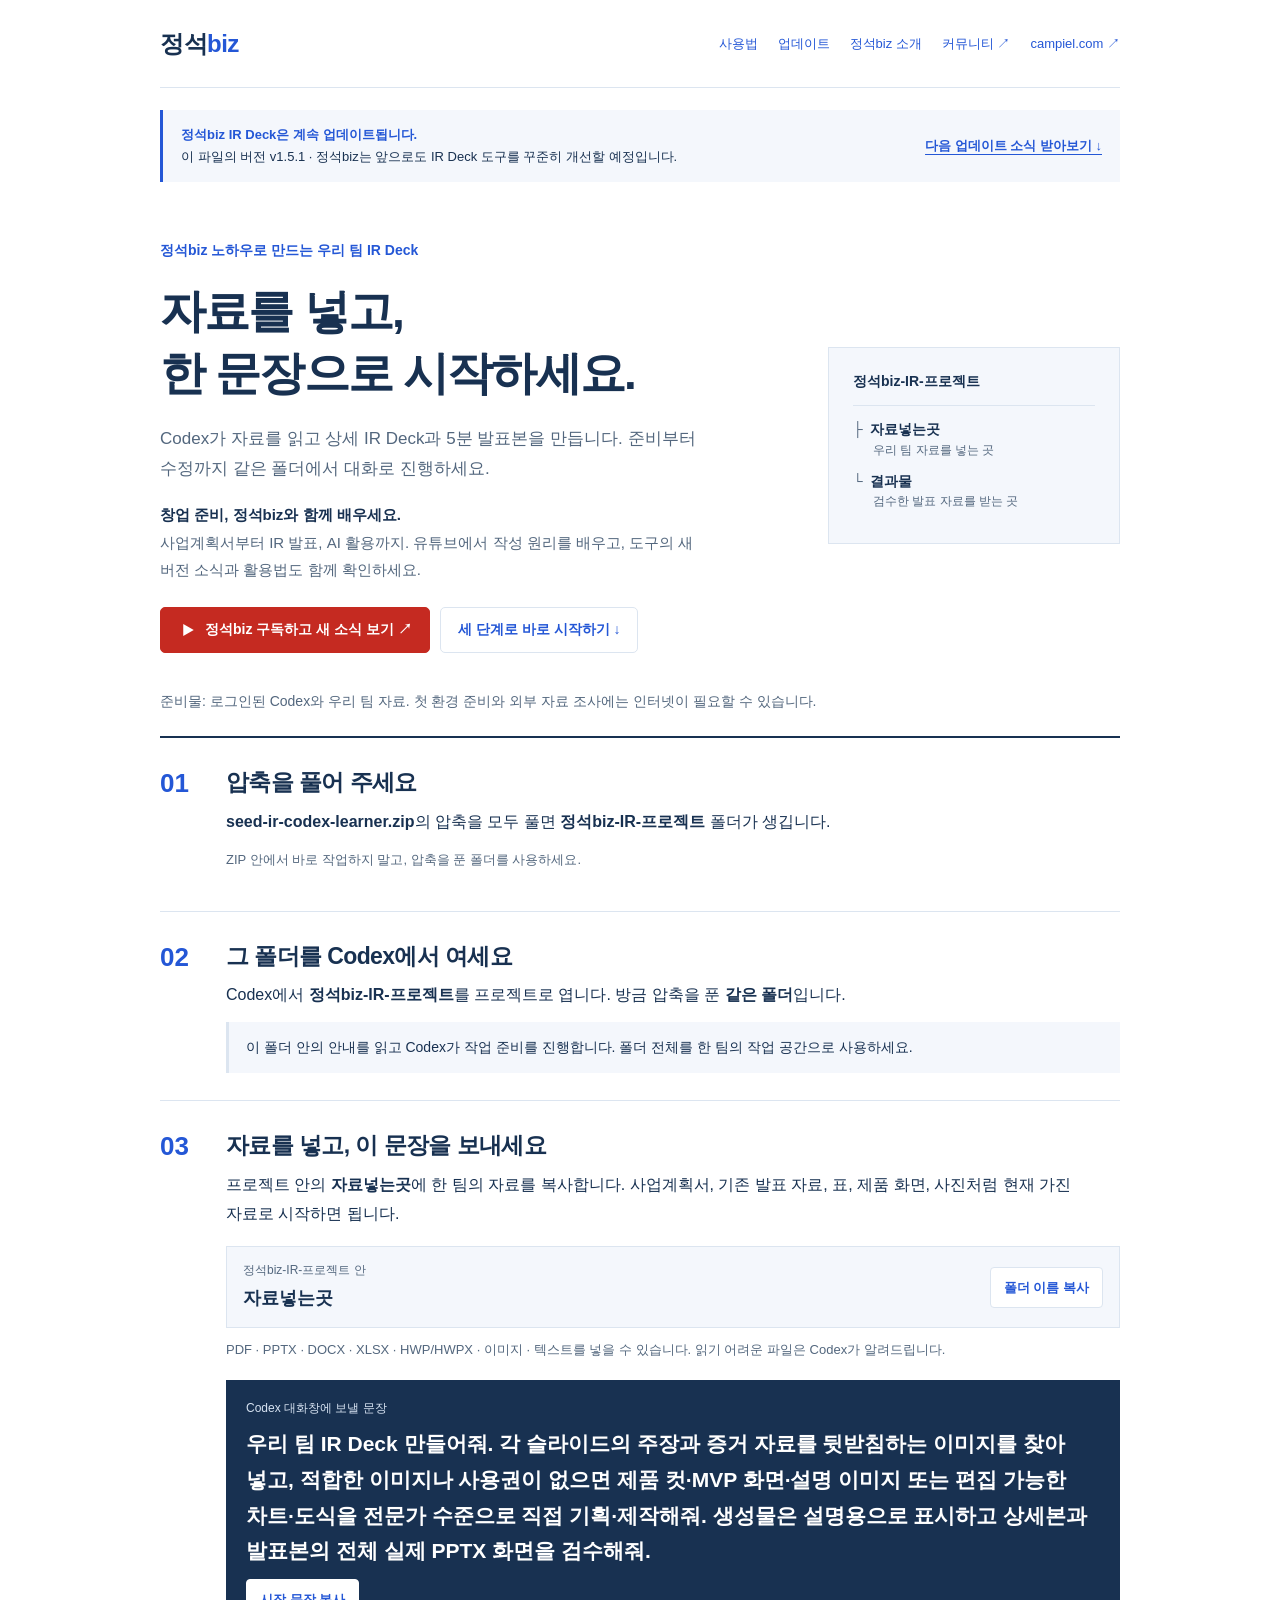
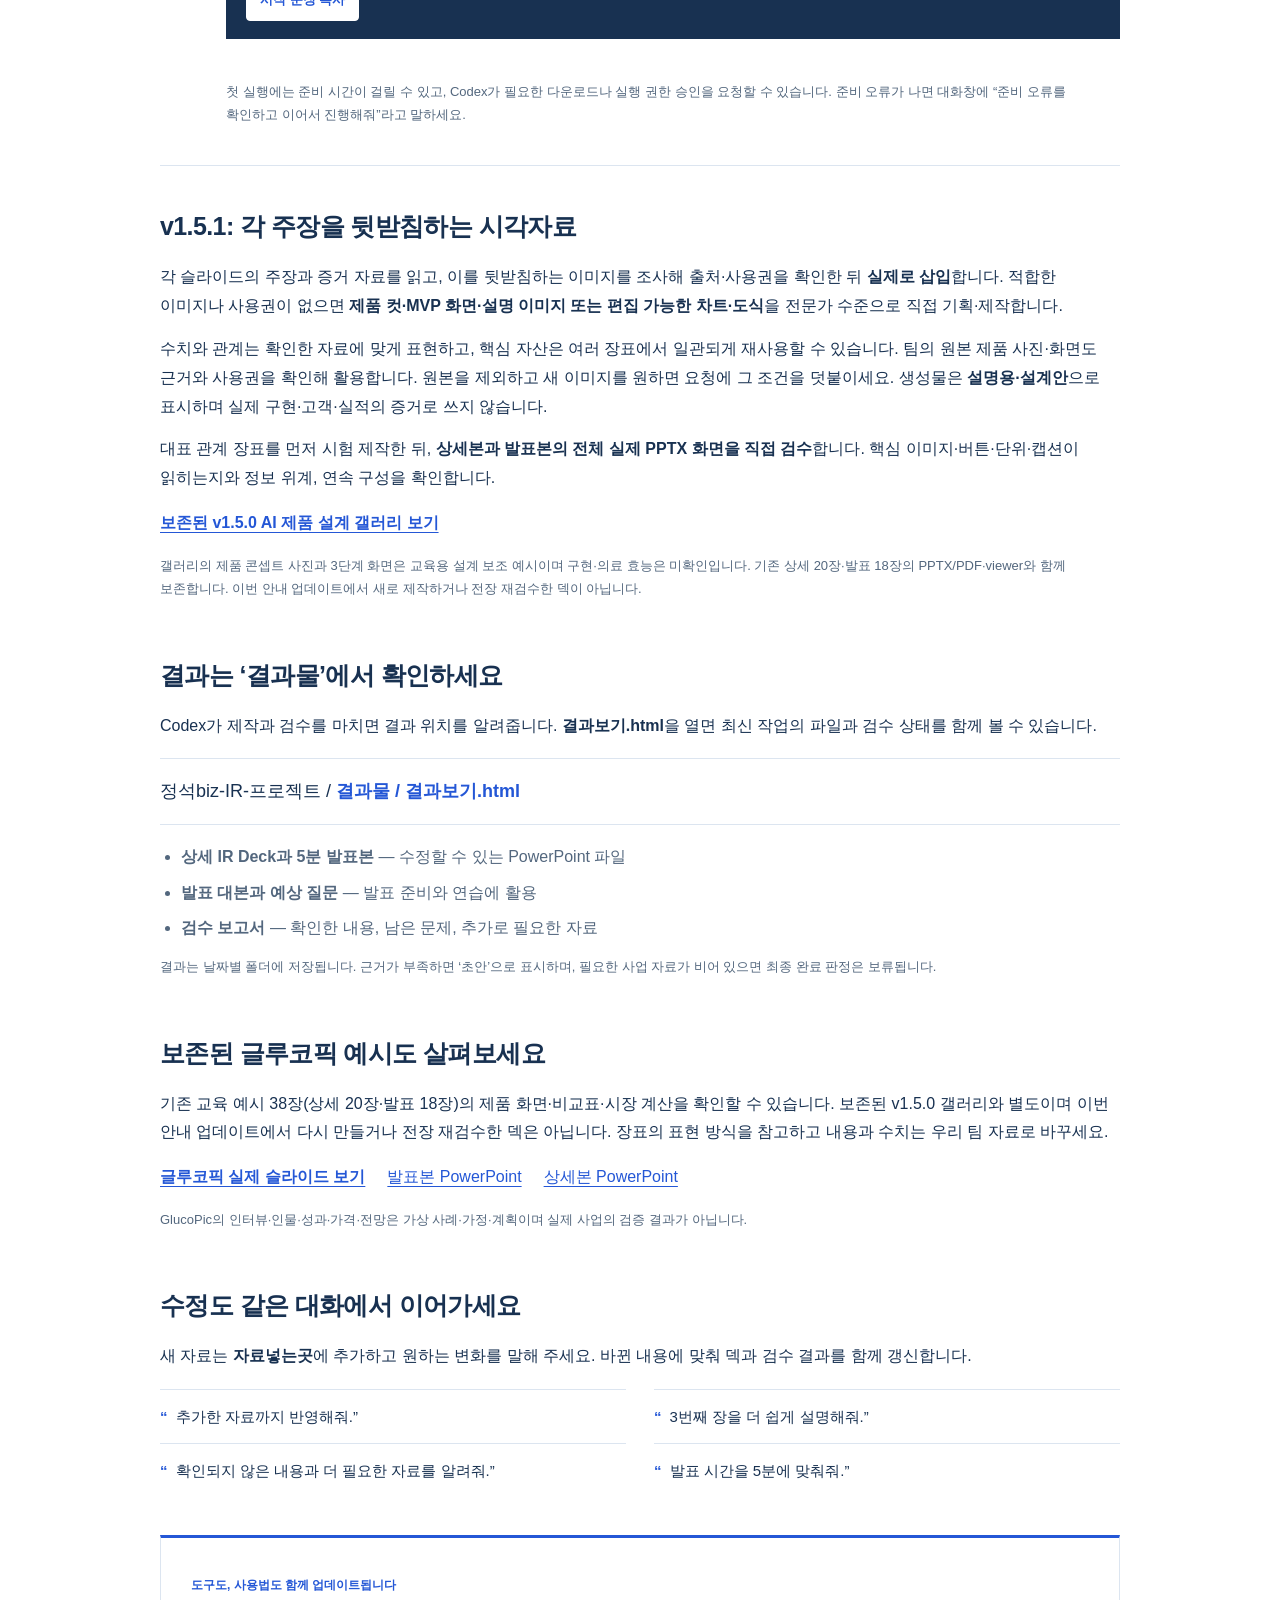
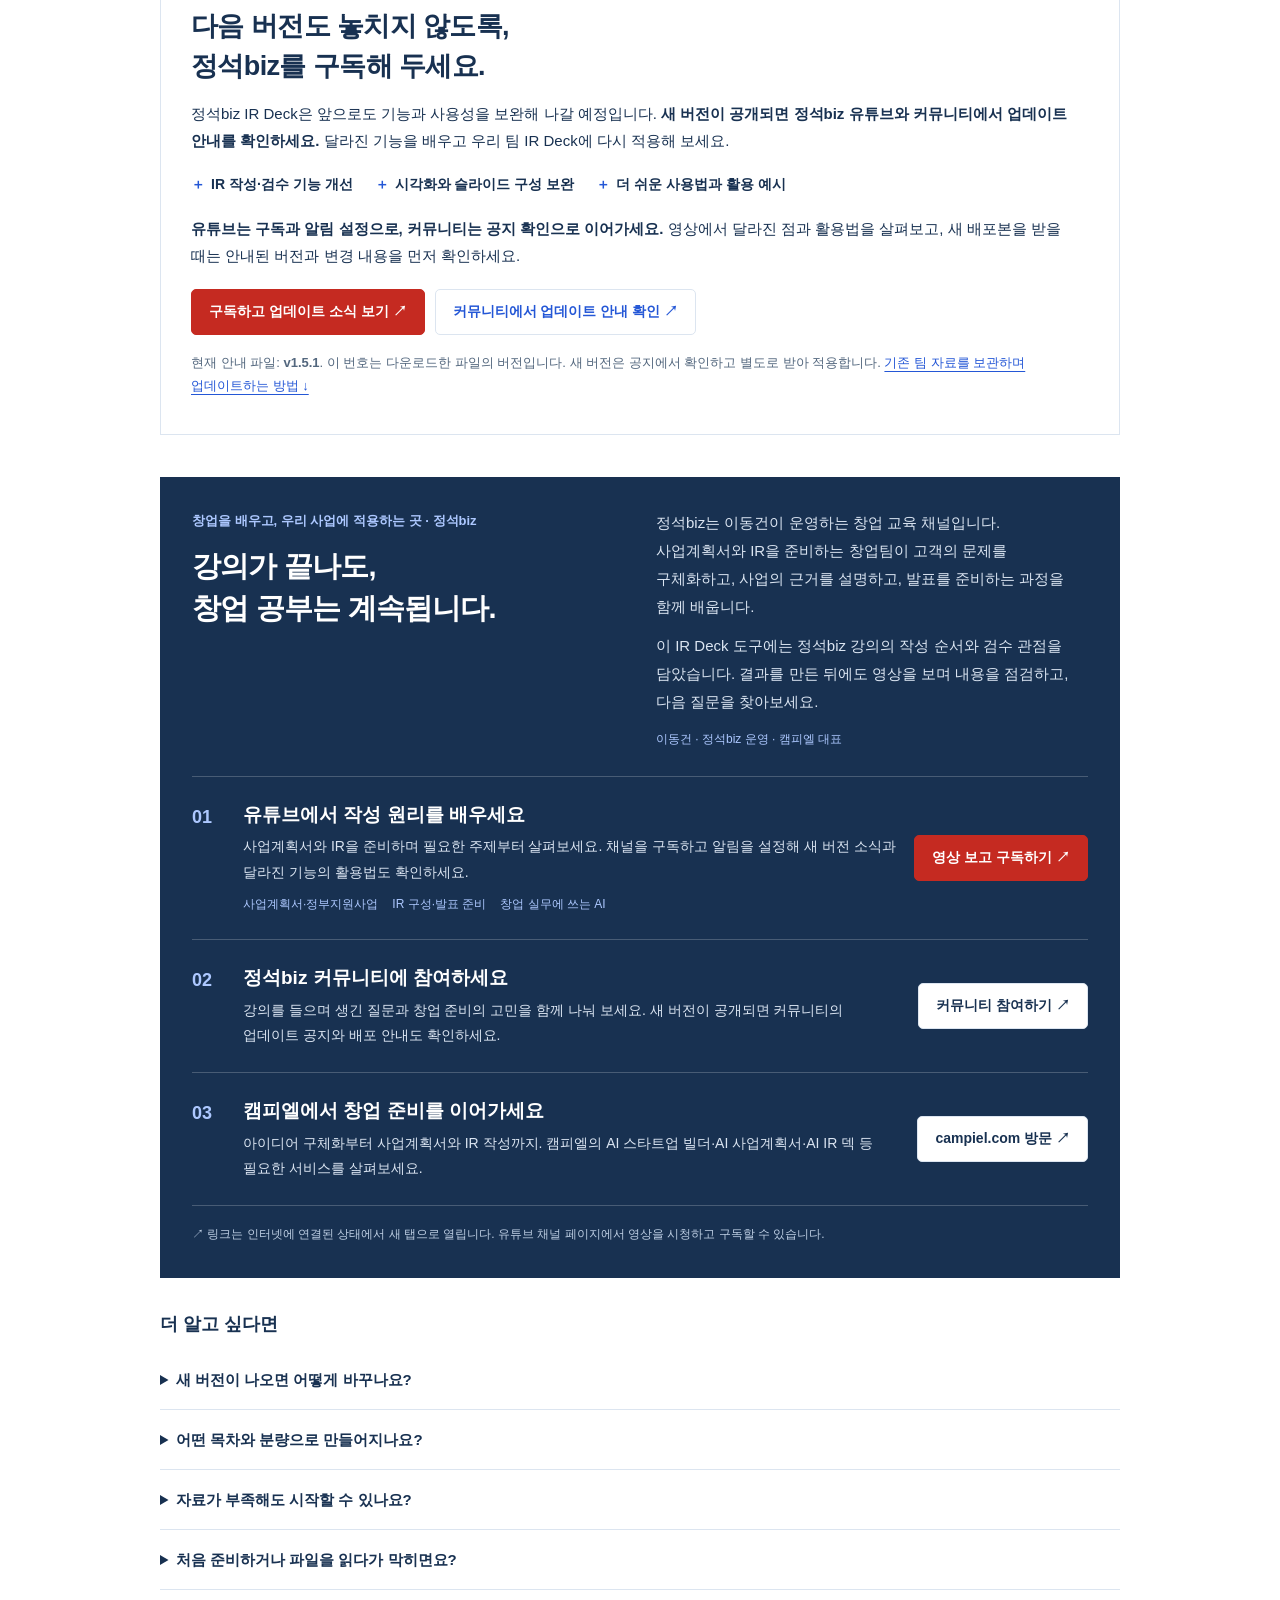
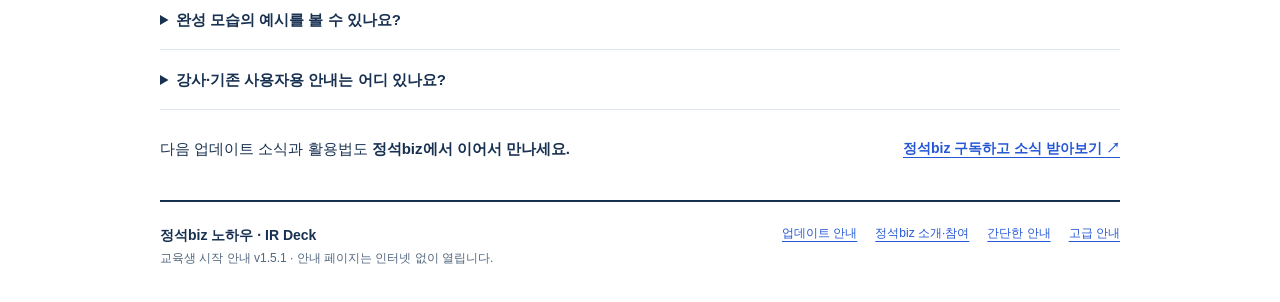
==== commit 54a0b5a0: "feat(codex): make evidence images and professional visual production default" ====
--- a/codex/사용설명서.html
+++ b/codex/사용설명서.html
@@ -2,10 +2,10 @@
 <html lang="ko">
 <head>
 <meta charset="utf-8"><meta name="viewport" content="width=device-width,initial-scale=1"><meta name="color-scheme" content="light">
-<title>정석biz · 함께 배우고 만드는 IR Deck v1.5.0</title>
+<title>정석biz · 함께 배우고 만드는 IR Deck v1.5.1</title>
 <meta name="description" content="정석biz와 함께 사업계획서·IR·AI 활용을 배우고, 우리 팀 IR Deck을 만들어 보세요. 세 단계 사용법과 새 버전 소식·유튜브 구독·커뮤니티·캠피엘 안내를 제공합니다.">
 <style>
-:root{--ink:#183151;--blue:#2457d6;--muted:#53677e;--line:#dce5f0;--soft:#f4f7fc;--white:#fff}*{box-sizing:border-box}html{scroll-behavior:smooth;scroll-padding-top:24px}body{margin:0;background:var(--white);color:var(--ink);font:16px/1.8 "Malgun Gothic","Apple SD Gothic Neo",sans-serif;word-break:keep-all}a{color:var(--blue);text-underline-offset:4px}a:hover{color:var(--ink)}button,textarea{font:inherit}button{cursor:pointer}button:focus-visible,a:focus-visible,summary:focus-visible,textarea:focus-visible{outline:3px solid var(--blue);outline-offset:4px}.skip{position:absolute;top:-70px;left:16px;padding:8px;background:#fff;z-index:2}.skip:focus{top:8px}.wrap{width:min(960px,calc(100% - 64px));margin:auto}.top{display:flex;align-items:center;justify-content:space-between;gap:20px;border-bottom:1px solid var(--line);padding:22px 0;font-size:13px}.brand{font-size:17px;font-weight:800;letter-spacing:-.5px}.version{color:var(--muted);white-space:nowrap}.hero{padding:56px 0 36px;display:grid;grid-template-columns:minmax(0,1fr) 292px;gap:40px;align-items:center}.eyebrow{color:var(--blue);font-size:13px;font-weight:700;margin:0 0 16px}.hero h1{font-size:clamp(32px,4.7vw,46px);line-height:1.35;letter-spacing:-1.8px;margin:0 0 20px}.lead{font-size:17px;color:var(--muted);max-width:540px;margin:0}.folder{border:1px solid var(--line);background:var(--soft);padding:22px 24px;font-size:14px;line-height:1.6}.folder-title{font-weight:700;border-bottom:1px solid var(--line);padding-bottom:13px;margin-bottom:12px;overflow-wrap:anywhere}.folder p{margin:10px 0}.folder small{display:block;color:var(--muted);font-size:12px;padding-left:20px}.branch{color:var(--muted);padding-right:7px}.prepare-note{margin:0 0 22px;color:var(--muted);font-size:14px}.steps{list-style:none;padding:0;margin:0;border-top:2px solid var(--ink)}.step{display:grid;grid-template-columns:46px minmax(0,1fr);gap:20px;padding:27px 0;border-bottom:1px solid var(--line)}.step-num{font-size:26px;color:var(--blue);font-weight:700;line-height:1.4}.step h2{font-size:23px;line-height:1.5;letter-spacing:-.6px;margin:0 0 8px}.step p{margin:7px 0 12px}.filename{overflow-wrap:anywhere;word-break:break-word}.soft{background:var(--soft);padding:13px 17px;font-size:14px;border-left:3px solid var(--line)}.soft p{margin:0}.path-row{display:flex;align-items:center;justify-content:space-between;gap:14px;margin:18px 0 10px;padding:13px 16px;background:var(--soft);border:1px solid var(--line)}.path-row>div{min-width:0}.path-caption{font-size:12px;color:var(--muted);display:block;overflow-wrap:anywhere}.path-name{font-size:18px;font-weight:700;user-select:all}.copy{flex-shrink:0;padding:8px 13px;background:var(--white);color:var(--blue);border:1px solid var(--line);border-radius:4px;font-size:13px;font-weight:700}.copy:hover{border-color:var(--blue)}.small{font-size:13px;color:var(--muted)}.prompt{background:var(--ink);color:#fff;padding:18px 20px;margin:18px 0 12px}.prompt label{display:block;color:#d7e3f2;font-size:12px;margin-bottom:7px}.prompt textarea{display:block;width:100%;min-height:42px;resize:none;background:transparent;color:#fff;border:0;padding:0;margin:0 0 10px;font-size:21px;font-weight:700;line-height:1.7;overflow:hidden}.prompt .copy{background:#fff;border-color:#fff}.copy-message{font-size:12px;color:var(--blue);min-height:22px;margin:0!important}.section{padding:38px 0 0}.section h2{font-size:25px;margin:0 0 14px;letter-spacing:-.6px}.section p{margin:8px 0 14px}.result-path{font-size:18px;padding:16px 0;border-top:1px solid var(--line);border-bottom:1px solid var(--line);margin:18px 0}.result-path b{color:var(--blue)}.result-list{padding-left:21px;color:var(--muted);margin:12px 0}.result-list li{margin:7px 0}.requests{margin:18px 0 0;padding:0;list-style:none;display:grid;grid-template-columns:1fr 1fr;gap:0 28px}.requests li{padding:13px 0;border-top:1px solid var(--line);font-size:15px}.requests span{color:var(--blue);font-weight:700;margin-right:8px}.more{padding:30px 0 0}.more>h2{font-size:18px;margin:0 0 10px}.more details{border-bottom:1px solid var(--line)}summary{font-size:15px;font-weight:700;cursor:pointer;padding:16px 0;list-style-position:inside}details .detail{padding:0 0 18px;color:var(--muted);font-size:14px}details p{margin:8px 0 14px}.topic-list{list-style:none;margin:14px 0;padding:0;display:grid;grid-template-columns:1fr 1fr;gap:0 24px}.topic-list li{display:flex;gap:10px;padding:8px 0;border-bottom:1px solid var(--line);font-size:13px}.topic-list .idx{color:var(--blue);width:20px;flex-shrink:0}.topic-list b{font-weight:500;color:var(--ink);flex:1}.topic-list em{font-style:normal;white-space:nowrap;font-size:12px;color:var(--muted)}.samples{display:flex;flex-wrap:wrap;gap:10px 22px;margin:16px 0}.footer{border-top:2px solid var(--ink);margin-top:38px;padding:21px 0 32px;display:flex;flex-wrap:wrap;justify-content:space-between;gap:12px;color:var(--muted);font-size:12px}.footer nav{display:flex;gap:18px}
+:root{--ink:#183151;--blue:#2457d6;--muted:#53677e;--line:#dce5f0;--soft:#f4f7fc;--white:#fff}*{box-sizing:border-box}html{scroll-behavior:smooth;scroll-padding-top:24px}body{margin:0;background:var(--white);color:var(--ink);font:16px/1.8 "Malgun Gothic","Apple SD Gothic Neo",sans-serif;word-break:keep-all}a{color:var(--blue);text-underline-offset:4px}a:hover{color:var(--ink)}button,textarea{font:inherit}button{cursor:pointer}button:focus-visible,a:focus-visible,summary:focus-visible,textarea:focus-visible{outline:3px solid var(--blue);outline-offset:4px}.skip{position:absolute;top:-70px;left:16px;padding:8px;background:#fff;z-index:2}.skip:focus{top:8px}.wrap{width:min(960px,calc(100% - 64px));margin:auto}.top{display:flex;align-items:center;justify-content:space-between;gap:20px;border-bottom:1px solid var(--line);padding:22px 0;font-size:13px}.brand{font-size:17px;font-weight:800;letter-spacing:-.5px}.version{color:var(--muted);white-space:nowrap}.hero{padding:56px 0 36px;display:grid;grid-template-columns:minmax(0,1fr) 292px;gap:40px;align-items:center}.eyebrow{color:var(--blue);font-size:13px;font-weight:700;margin:0 0 16px}.hero h1{font-size:clamp(32px,4.7vw,46px);line-height:1.35;letter-spacing:-1.8px;margin:0 0 20px}.lead{font-size:17px;color:var(--muted);max-width:540px;margin:0}.folder{border:1px solid var(--line);background:var(--soft);padding:22px 24px;font-size:14px;line-height:1.6}.folder-title{font-weight:700;border-bottom:1px solid var(--line);padding-bottom:13px;margin-bottom:12px;overflow-wrap:anywhere}.folder p{margin:10px 0}.folder small{display:block;color:var(--muted);font-size:12px;padding-left:20px}.branch{color:var(--muted);padding-right:7px}.prepare-note{margin:0 0 22px;color:var(--muted);font-size:14px}.steps{list-style:none;padding:0;margin:0;border-top:2px solid var(--ink)}.step{display:grid;grid-template-columns:46px minmax(0,1fr);gap:20px;padding:27px 0;border-bottom:1px solid var(--line)}.step-num{font-size:26px;color:var(--blue);font-weight:700;line-height:1.4}.step h2{font-size:23px;line-height:1.5;letter-spacing:-.6px;margin:0 0 8px}.step p{margin:7px 0 12px}.filename{overflow-wrap:anywhere;word-break:break-word}.soft{background:var(--soft);padding:13px 17px;font-size:14px;border-left:3px solid var(--line)}.soft p{margin:0}.path-row{display:flex;align-items:center;justify-content:space-between;gap:14px;margin:18px 0 10px;padding:13px 16px;background:var(--soft);border:1px solid var(--line)}.path-row>div{min-width:0}.path-caption{font-size:12px;color:var(--muted);display:block;overflow-wrap:anywhere}.path-name{font-size:18px;font-weight:700;user-select:all}.copy{flex-shrink:0;padding:8px 13px;background:var(--white);color:var(--blue);border:1px solid var(--line);border-radius:4px;font-size:13px;font-weight:700}.copy:hover{border-color:var(--blue)}.small{font-size:13px;color:var(--muted)}.prompt{background:var(--ink);color:#fff;padding:18px 20px;margin:18px 0 12px}.prompt label{display:block;color:#d7e3f2;font-size:12px;margin-bottom:7px}.prompt textarea{display:block;width:100%;min-height:42px;resize:none;background:transparent;color:#fff;border:0;padding:0;margin:0 0 10px;font-size:21px;font-weight:700;line-height:1.7;field-sizing:content;max-height:none;overflow:auto;white-space:pre-wrap;overflow-wrap:anywhere}.prompt .copy{background:#fff;border-color:#fff}.copy-message{font-size:12px;color:var(--blue);min-height:22px;margin:0!important}.section{padding:38px 0 0}.section h2{font-size:25px;margin:0 0 14px;letter-spacing:-.6px}.section p{margin:8px 0 14px}.result-path{font-size:18px;padding:16px 0;border-top:1px solid var(--line);border-bottom:1px solid var(--line);margin:18px 0}.result-path b{color:var(--blue)}.result-list{padding-left:21px;color:var(--muted);margin:12px 0}.result-list li{margin:7px 0}.requests{margin:18px 0 0;padding:0;list-style:none;display:grid;grid-template-columns:1fr 1fr;gap:0 28px}.requests li{padding:13px 0;border-top:1px solid var(--line);font-size:15px}.requests span{color:var(--blue);font-weight:700;margin-right:8px}.more{padding:30px 0 0}.more>h2{font-size:18px;margin:0 0 10px}.more details{border-bottom:1px solid var(--line)}summary{font-size:15px;font-weight:700;cursor:pointer;padding:16px 0;list-style-position:inside}details .detail{padding:0 0 18px;color:var(--muted);font-size:14px}details p{margin:8px 0 14px}.topic-list{list-style:none;margin:14px 0;padding:0;display:grid;grid-template-columns:1fr 1fr;gap:0 24px}.topic-list li{display:flex;gap:10px;padding:8px 0;border-bottom:1px solid var(--line);font-size:13px}.topic-list .idx{color:var(--blue);width:20px;flex-shrink:0}.topic-list b{font-weight:500;color:var(--ink);flex:1}.topic-list em{font-style:normal;white-space:nowrap;font-size:12px;color:var(--muted)}.samples{display:flex;flex-wrap:wrap;gap:10px 22px;margin:16px 0}.footer{border-top:2px solid var(--ink);margin-top:38px;padding:21px 0 32px;display:flex;flex-wrap:wrap;justify-content:space-between;gap:12px;color:var(--muted);font-size:12px}.footer nav{display:flex;gap:18px}
 @media(max-width:720px){.wrap{width:calc(100% - 36px)}.top{padding:17px 0;font-size:11px;gap:10px}.brand{font-size:15px}.hero{grid-template-columns:1fr;gap:24px;padding:34px 0 25px}.hero h1{font-size:34px;letter-spacing:-1.5px}.folder{padding:16px 20px;max-width:100%}.folder-title{padding-bottom:8px;margin-bottom:8px}.folder p{margin:7px 0}.step{grid-template-columns:31px minmax(0,1fr);gap:12px;padding:23px 0}.step h2{font-size:21px}.step-num{font-size:22px}.path-row{padding:12px;gap:9px;align-items:start}.path-name{font-size:17px}.copy{font-size:12px;padding:7px 10px}.prompt{padding:16px}.prompt textarea{font-size:18px;min-height:62px}.requests,.topic-list{grid-template-columns:1fr}.section{padding-top:30px}.section h2{font-size:23px}.result-path{font-size:16px}.footer{display:block}.footer nav{margin-top:8px}.version{font-size:11px}}@media(prefers-reduced-motion:reduce){html{scroll-behavior:auto}}
 .top .brand{font-size:24px;white-space:nowrap;text-decoration:none;color:var(--ink)}.brand em{font-style:normal;color:var(--blue)}.top-nav{display:flex;flex-wrap:wrap;justify-content:flex-end;gap:8px 20px;font-size:13px}.top-nav a{text-decoration:none}.hero .eyebrow{font-size:14px}.brand-intro{max-width:560px;font-size:15px;line-height:1.85;margin:16px 0 0;color:var(--muted)}.brand-intro strong{color:var(--ink)}.hero-actions{display:flex;flex-wrap:wrap;gap:10px;margin-top:23px}.action{display:inline-flex;align-items:center;justify-content:center;gap:9px;padding:11px 17px;border:1px solid var(--line);border-radius:5px;font-size:14px;font-weight:700;line-height:1.55;text-decoration:none;background:#fff}.action.youtube{background:#c52a21;border-color:#c52a21;color:#fff}.action.youtube:hover{background:#a61c15}.play{width:18px;height:18px;flex-shrink:0}.hero-actions .action:not(.youtube):hover{background:var(--soft)}.learn{margin-top:42px;padding:32px;background:var(--ink);color:#fff}.learn-intro{display:grid;grid-template-columns:1fr 1fr;gap:32px;padding-bottom:26px;border-bottom:1px solid #ffffff35}.learn .eyebrow{color:#adc8ff;margin-bottom:12px}.learn h2{font-size:29px;line-height:1.45;letter-spacing:-.8px;margin:0}.learn-copy p{font-size:15px;line-height:1.85;color:#dbe5f2;margin:0 0 12px}.learn-copy .byline{font-size:12px;color:#adc8ff;margin:0}.learning-paths{list-style:none;margin:0;padding:0}.learning-paths li{display:grid;grid-template-columns:34px minmax(0,1fr) auto;gap:17px;align-items:center;padding:24px 0;border-bottom:1px solid #ffffff35}.learning-paths .path-number{color:#adc8ff;font-size:18px;font-weight:700;align-self:start}.learning-paths h3{font-size:19px;margin:0 0 5px;line-height:1.5}.learning-paths p{font-size:14px;color:#dbe5f2;margin:0;line-height:1.8}.learning-paths .action{white-space:nowrap;color:var(--ink)}.learning-paths .youtube{color:#fff}.learn-note{font-size:12px;color:#bdcee3;margin:18px 0 0}.learning-topics{display:flex;flex-wrap:wrap;gap:5px 14px;font-size:12px;color:#adc8ff;margin-top:9px}.closing{padding:25px 0 0;display:flex;justify-content:space-between;align-items:center;gap:20px}.closing p{margin:0;font-size:15px}.closing a{font-size:14px;font-weight:700;white-space:nowrap}.footer nav{flex-wrap:wrap}.footer .brand-signoff{font-size:14px;color:var(--ink);font-weight:700}.footer small{font-size:12px}
 @media(max-width:720px){.top{align-items:flex-start}.top .brand{font-size:23px}.top-nav{gap:5px 12px;font-size:12px;max-width:210px}.hero .eyebrow{font-size:12px}.hero-actions{gap:8px}.action{padding:11px 13px}.learn{padding:24px 20px;margin-top:32px}.learn-intro{grid-template-columns:1fr;gap:18px}.learn h2{font-size:26px}.learning-paths li{grid-template-columns:26px minmax(0,1fr);gap:9px 12px}.learning-paths .action{grid-column:2;justify-self:start;margin-top:5px;white-space:normal}.learning-paths h3{font-size:18px}.closing{align-items:flex-start;flex-direction:column;gap:10px}.footer{margin-top:28px}}
@@ -16,7 +16,7 @@
 <a class="skip" href="#start">시작 안내로 건너뛰기</a><div class="wrap">
 <header class="top"><a class="brand" href="#about" aria-label="정석biz 소개">정석<em>biz</em></a><nav class="top-nav" aria-label="정석biz와 함께하기"><a href="#start">사용법</a><a href="#updates">업데이트</a><a href="#about">정석biz 소개</a><a href="https://bit.ly/startup_bizplan" target="_blank" rel="noopener noreferrer">커뮤니티 ↗</a><a href="https://campiel.com" target="_blank" rel="noopener noreferrer">campiel.com ↗</a></nav></header>
 <main>
-<aside class="update-strip" aria-label="새 버전 소식"><p><b>정석biz IR Deck은 계속 업데이트됩니다.</b><br><span class="update-version">이 파일의 버전 v1.5.0</span> · 정석biz는 앞으로도 IR Deck 도구를 꾸준히 개선할 예정입니다.</p><a href="#updates">다음 업데이트 소식 받아보기 ↓</a></aside>
+<aside class="update-strip" aria-label="새 버전 소식"><p><b>정석biz IR Deck은 계속 업데이트됩니다.</b><br><span class="update-version">이 파일의 버전 v1.5.1</span> · 정석biz는 앞으로도 IR Deck 도구를 꾸준히 개선할 예정입니다.</p><a href="#updates">다음 업데이트 소식 받아보기 ↓</a></aside>
 <section class="hero" aria-labelledby="title"><div><p class="eyebrow">정석biz 노하우로 만드는 우리 팀 IR Deck</p><h1 id="title">자료를 넣고,<br>한 문장으로 시작하세요.</h1><p class="lead">Codex가 자료를 읽고 상세 IR Deck과 5분 발표본을 만듭니다. 준비부터 수정까지 같은 폴더에서 대화로 진행하세요.</p><p class="brand-intro"><strong>창업 준비, 정석biz와 함께 배우세요.</strong><br>사업계획서부터 IR 발표, AI 활용까지. 유튜브에서 작성 원리를 배우고, 도구의 새 버전 소식과 활용법도 함께 확인하세요.</p><div class="hero-actions"><a class="action youtube" href="https://www.youtube.com/@%EC%A0%95%EC%84%9DBiz" target="_blank" rel="noopener noreferrer"><svg class="play" viewBox="0 0 24 24" aria-hidden="true"><path fill="currentColor" d="M7 4v16l14-8z"/></svg>정석biz 구독하고 새 소식 보기 ↗</a><a class="action" href="#start">세 단계로 바로 시작하기 ↓</a></div></div><div class="folder" aria-label="프로젝트 폴더와 주요 위치"><div class="folder-title">정석biz-IR-프로젝트</div><p><span class="branch">├</span><b>자료넣는곳</b><small>우리 팀 자료를 넣는 곳</small></p><p><span class="branch">└</span><b>결과물</b><small>검수한 발표 자료를 받는 곳</small></p></div></section>
 <p class="prepare-note">준비물: 로그인된 Codex와 우리 팀 자료. 첫 환경 준비와 외부 자료 조사에는 인터넷이 필요할 수 있습니다.</p>
 <ol class="steps" id="start">
@@ -25,12 +25,12 @@
 <li class="step"><span class="step-num" aria-hidden="true">03</span><div><h2>자료를 넣고, 이 문장을 보내세요</h2><p>프로젝트 안의 <b>자료넣는곳</b>에 한 팀의 자료를 복사합니다. 사업계획서, 기존 발표 자료, 표, 제품 화면, 사진처럼 현재 가진 자료로 시작하면 됩니다.</p>
 <div class="path-row"><div><span class="path-caption">정석biz-IR-프로젝트 안</span><span class="path-name" id="materials-path">자료넣는곳</span></div><button class="copy" type="button" data-copy="materials-path" data-label="자료 폴더 이름">폴더 이름 복사</button></div>
 <p class="small">PDF · PPTX · DOCX · XLSX · HWP/HWPX · 이미지 · 텍스트를 넣을 수 있습니다. 읽기 어려운 파일은 Codex가 알려드립니다.</p>
-<div class="prompt"><label for="start-prompt">Codex 대화창에 보낼 문장</label><textarea id="start-prompt" readonly rows="1" spellcheck="false">우리 팀 IR Deck 만들어줘. 근거에 맞는 시각자료를 구성하고 상세본과 발표본의 실제 화면을 모두 검수해줘.</textarea><button class="copy" type="button" data-copy="start-prompt" data-label="시작 문장">시작 문장 복사</button></div>
+<div class="prompt"><label for="start-prompt">Codex 대화창에 보낼 문장</label><textarea id="start-prompt" readonly rows="6" wrap="soft" spellcheck="false">우리 팀 IR Deck 만들어줘. 각 슬라이드의 주장과 증거 자료를 뒷받침하는 이미지를 찾아 넣고, 적합한 이미지나 사용권이 없으면 제품 컷·MVP 화면·설명 이미지 또는 편집 가능한 차트·도식을 전문가 수준으로 직접 기획·제작해줘. 생성물은 설명용으로 표시하고 상세본과 발표본의 전체 실제 PPTX 화면을 검수해줘.</textarea><button class="copy" type="button" data-copy="start-prompt" data-label="시작 문장">시작 문장 복사</button></div>
 <p class="copy-message" id="copy-message" role="status" aria-live="polite"></p><p class="small">첫 실행에는 준비 시간이 걸릴 수 있고, Codex가 필요한 다운로드나 실행 권한 승인을 요청할 수 있습니다. 준비 오류가 나면 대화창에 “준비 오류를 확인하고 이어서 진행해줘”라고 말하세요.</p></div></li>
 </ol>
-<section class="section" id="whats-new" aria-labelledby="new-title"><h2 id="new-title">v1.5.0: 주장을 보여 주는 시각자료</h2><p>제품은 큰 화면과 사용 흐름으로, 공식 통계·비교·시장 계산·일정은 확인한 자료를 바탕으로 <b>편집 가능한 표·차트·도식</b>으로 구성합니다. 이미지를 찾으면 출처와 재사용 권리를 확인하고, AI로 만들면 설계 보조임을 표시합니다.</p><p>대표 관계와 구성을 담은 <b>5~8장을 먼저 시험 제작</b>해 스타일을 점검한 뒤, <b>상세본과 발표본의 전체 실제 PPTX 화면</b>을 직접 검수합니다. 생성 이미지는 고객·매출·제품 성능의 근거로 바꾸지 않습니다.</p><div class="samples"><a href="examples/visual-design-guide.html"><b>새 AI 제품 설계 갤러리 보기</b></a></div><p class="small">제품 콘셉트 사진과 3단계 화면은 교육용 설계 예시입니다. 구현·의료 효능은 미확인입니다. 기존 상세 20장·발표 18장의 PPTX/PDF·viewer는 그대로 보존하며, 이번에 새로 제작하거나 전장 재검수한 덱이 아닙니다.</p></section>
+<section class="section" id="whats-new" aria-labelledby="new-title"><h2 id="new-title">v1.5.1: 각 주장을 뒷받침하는 시각자료</h2><p>각 슬라이드의 주장과 증거 자료를 읽고, 이를 뒷받침하는 이미지를 조사해 출처·사용권을 확인한 뒤 <b>실제로 삽입</b>합니다. 적합한 이미지나 사용권이 없으면 <b>제품 컷·MVP 화면·설명 이미지 또는 편집 가능한 차트·도식</b>을 전문가 수준으로 직접 기획·제작합니다.</p><p>수치와 관계는 확인한 자료에 맞게 표현하고, 핵심 자산은 여러 장표에서 일관되게 재사용할 수 있습니다. 팀의 원본 제품 사진·화면도 근거와 사용권을 확인해 활용합니다. 원본을 제외하고 새 이미지를 원하면 요청에 그 조건을 덧붙이세요. 생성물은 <b>설명용·설계안</b>으로 표시하며 실제 구현·고객·실적의 증거로 쓰지 않습니다.</p><p>대표 관계 장표를 먼저 시험 제작한 뒤, <b>상세본과 발표본의 전체 실제 PPTX 화면을 직접 검수</b>합니다. 핵심 이미지·버튼·단위·캡션이 읽히는지와 정보 위계, 연속 구성을 확인합니다.</p><div class="samples"><a href="examples/visual-design-guide.html"><b>보존된 v1.5.0 AI 제품 설계 갤러리 보기</b></a></div><p class="small">갤러리의 제품 콘셉트 사진과 3단계 화면은 교육용 설계 보조 예시이며 구현·의료 효능은 미확인입니다. 기존 상세 20장·발표 18장의 PPTX/PDF·viewer와 함께 보존합니다. 이번 안내 업데이트에서 새로 제작하거나 전장 재검수한 덱이 아닙니다.</p></section>
 <section class="section" aria-labelledby="results"><h2 id="results">결과는 ‘결과물’에서 확인하세요</h2><p>Codex가 제작과 검수를 마치면 결과 위치를 알려줍니다. <b>결과보기.html</b>을 열면 최신 작업의 파일과 검수 상태를 함께 볼 수 있습니다.</p><div class="result-path">정석biz-IR-프로젝트 / <b>결과물 / 결과보기.html</b></div><ul class="result-list"><li><b>상세 IR Deck과 5분 발표본</b> — 수정할 수 있는 PowerPoint 파일</li><li><b>발표 대본과 예상 질문</b> — 발표 준비와 연습에 활용</li><li><b>검수 보고서</b> — 확인한 내용, 남은 문제, 추가로 필요한 자료</li></ul><p class="small">결과는 날짜별 폴더에 저장됩니다. 근거가 부족하면 ‘초안’으로 표시하며, 필요한 사업 자료가 비어 있으면 최종 완료 판정은 보류됩니다.</p></section>
-<section class="section" aria-labelledby="sample"><h2 id="sample">보존된 글루코픽 예시도 살펴보세요</h2><p>기존 교육 예시 38장(상세 20장·발표 18장)의 제품 화면·비교표·시장 계산을 확인할 수 있습니다. 새 갤러리와 별도이며 이번 배포에서 다시 만든 덱은 아닙니다. 장표의 표현 방식을 참고하고 내용과 수치는 우리 팀 자료로 바꾸세요.</p><div class="samples"><a href="examples/demo-viewer.html"><b>글루코픽 실제 슬라이드 보기</b></a><a href="examples/demo-deck.pptx">발표본 PowerPoint</a><a href="examples/demo-master-deck.pptx">상세본 PowerPoint</a></div><p class="small">GlucoPic의 인터뷰·인물·성과·가격·전망은 가상 사례·가정·계획이며 실제 사업의 검증 결과가 아닙니다.</p></section>
+<section class="section" aria-labelledby="sample"><h2 id="sample">보존된 글루코픽 예시도 살펴보세요</h2><p>기존 교육 예시 38장(상세 20장·발표 18장)의 제품 화면·비교표·시장 계산을 확인할 수 있습니다. 보존된 v1.5.0 갤러리와 별도이며 이번 안내 업데이트에서 다시 만들거나 전장 재검수한 덱은 아닙니다. 장표의 표현 방식을 참고하고 내용과 수치는 우리 팀 자료로 바꾸세요.</p><div class="samples"><a href="examples/demo-viewer.html"><b>글루코픽 실제 슬라이드 보기</b></a><a href="examples/demo-deck.pptx">발표본 PowerPoint</a><a href="examples/demo-master-deck.pptx">상세본 PowerPoint</a></div><p class="small">GlucoPic의 인터뷰·인물·성과·가격·전망은 가상 사례·가정·계획이며 실제 사업의 검증 결과가 아닙니다.</p></section>
 <section class="section" aria-labelledby="iterate"><h2 id="iterate">수정도 같은 대화에서 이어가세요</h2><p>새 자료는 <b>자료넣는곳</b>에 추가하고 원하는 변화를 말해 주세요. 바뀐 내용에 맞춰 덱과 검수 결과를 함께 갱신합니다.</p><ul class="requests"><li><span>“</span>추가한 자료까지 반영해줘.”</li><li><span>“</span>3번째 장을 더 쉽게 설명해줘.”</li><li><span>“</span>확인되지 않은 내용과 더 필요한 자료를 알려줘.”</li><li><span>“</span>발표 시간을 5분에 맞춰줘.”</li></ul></section>
 <section class="updates" id="updates" aria-labelledby="updates-title">
 <p class="eyebrow">도구도, 사용법도 함께 업데이트됩니다</p><h2 id="updates-title">다음 버전도 놓치지 않도록,<br>정석biz를 구독해 두세요.</h2>
@@ -38,7 +38,7 @@
 <ul class="update-benefits" aria-label="앞으로 보완해 나갈 내용"><li>IR 작성·검수 기능 개선</li><li>시각화와 슬라이드 구성 보완</li><li>더 쉬운 사용법과 활용 예시</li></ul>
 <p><b>유튜브는 구독과 알림 설정으로, 커뮤니티는 공지 확인으로 이어가세요.</b> 영상에서 달라진 점과 활용법을 살펴보고, 새 배포본을 받을 때는 안내된 버전과 변경 내용을 먼저 확인하세요.</p>
 <div class="hero-actions"><a class="action youtube" href="https://www.youtube.com/@%EC%A0%95%EC%84%9DBiz" target="_blank" rel="noopener noreferrer">구독하고 업데이트 소식 보기 ↗</a><a class="action" href="https://bit.ly/startup_bizplan" target="_blank" rel="noopener noreferrer">커뮤니티에서 업데이트 안내 확인 ↗</a></div>
-<p class="update-note">현재 안내 파일: <b>v1.5.0</b>. 이 번호는 다운로드한 파일의 버전입니다. 새 버전은 공지에서 확인하고 별도로 받아 적용합니다. <a href="#upgrade-help">기존 팀 자료를 보관하며 업데이트하는 방법 ↓</a></p>
+<p class="update-note">현재 안내 파일: <b>v1.5.1</b>. 이 번호는 다운로드한 파일의 버전입니다. 새 버전은 공지에서 확인하고 별도로 받아 적용합니다. <a href="#upgrade-help">기존 팀 자료를 보관하며 업데이트하는 방법 ↓</a></p>
 </section>
 <section class="learn" id="about" aria-labelledby="about-title">
 <div class="learn-intro"><div><p class="eyebrow">창업을 배우고, 우리 사업에 적용하는 곳 · 정석biz</p><h2 id="about-title">강의가 끝나도,<br>창업 공부는 계속됩니다.</h2></div><div class="learn-copy"><p>정석biz는 이동건이 운영하는 창업 교육 채널입니다. 사업계획서와 IR을 준비하는 창업팀이 고객의 문제를 구체화하고, 사업의 근거를 설명하고, 발표를 준비하는 과정을 함께 배웁니다.</p><p>이 IR Deck 도구에는 정석biz 강의의 작성 순서와 검수 관점을 담았습니다. 결과를 만든 뒤에도 영상을 보며 내용을 점검하고, 다음 질문을 찾아보세요.</p><p class="byline">이동건 · 정석biz 운영 · 캠피엘 대표</p></div></div>
@@ -60,7 +60,7 @@
 </section>
 <div class="closing"><p>다음 업데이트 소식과 활용법도 <b>정석biz에서 이어서 만나세요.</b></p><a href="https://www.youtube.com/@%EC%A0%95%EC%84%9DBiz" target="_blank" rel="noopener noreferrer">정석biz 구독하고 소식 받아보기 ↗</a></div>
 </main>
-<footer class="footer"><span><span class="brand-signoff">정석biz 노하우 · IR Deck</span><br><small>교육생 시작 안내 v1.5.0 · 안내 페이지는 인터넷 없이 열립니다.</small></span><nav aria-label="추가 안내"><a href="#updates">업데이트 안내</a><a href="#about">정석biz 소개·참여</a><a href="README.md">간단한 안내</a><a href="docs/advanced-guide.html">고급 안내</a></nav></footer>
+<footer class="footer"><span><span class="brand-signoff">정석biz 노하우 · IR Deck</span><br><small>교육생 시작 안내 v1.5.1 · 안내 페이지는 인터넷 없이 열립니다.</small></span><nav aria-label="추가 안내"><a href="#updates">업데이트 안내</a><a href="#about">정석biz 소개·참여</a><a href="README.md">간단한 안내</a><a href="docs/advanced-guide.html">고급 안내</a></nav></footer>
 </div>
 <script>
 (function(){
